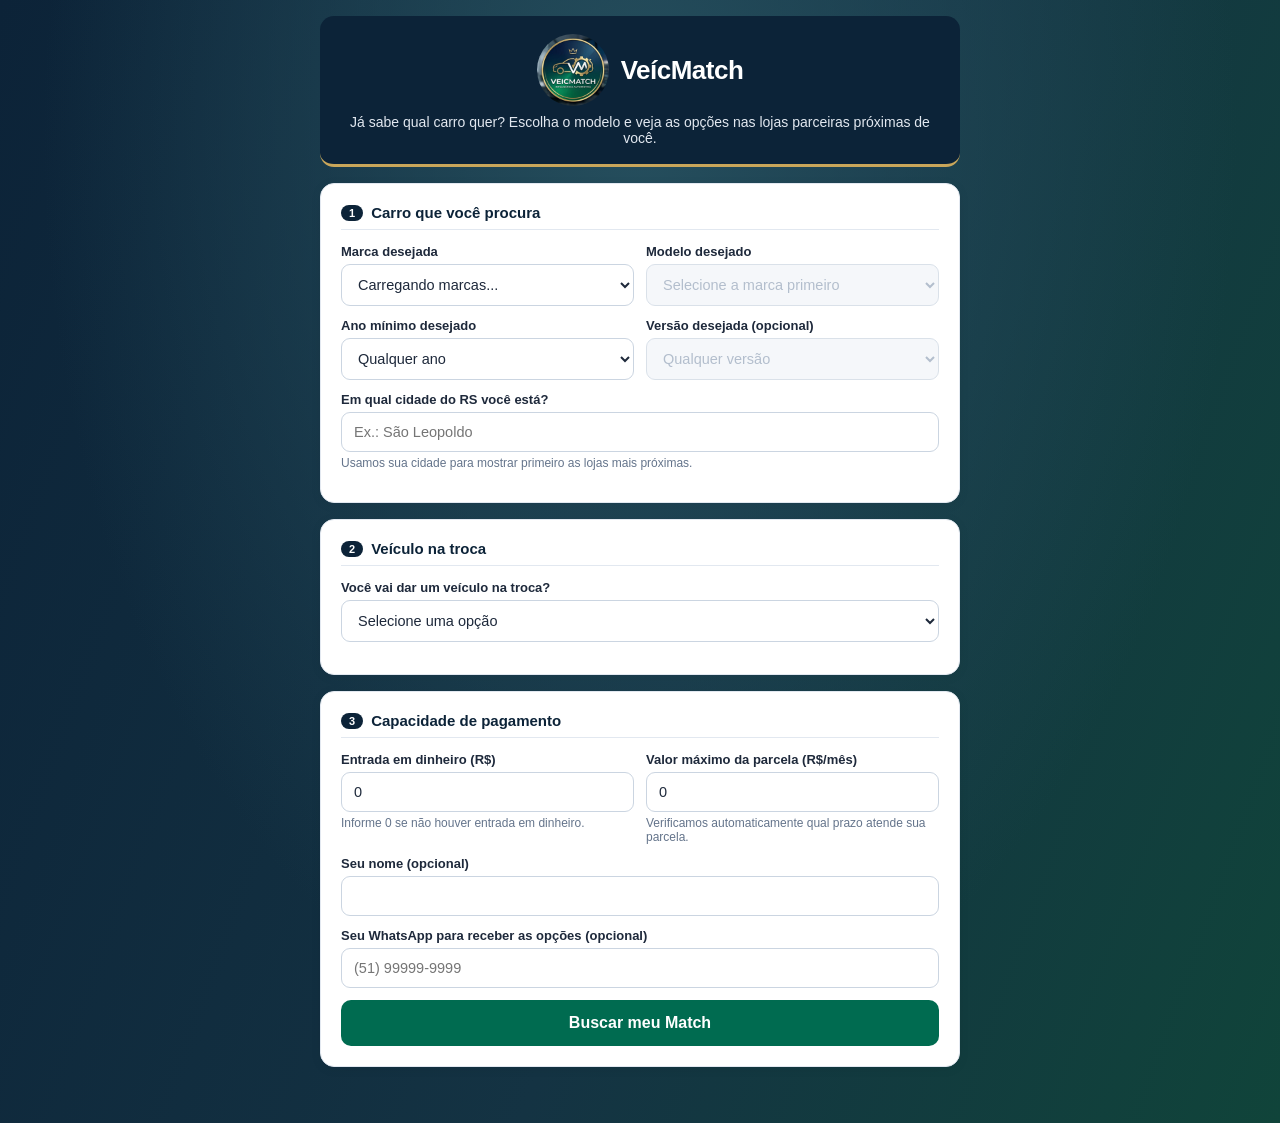
==== index.html @ 4aa66a88 "Atualizar o index.html" ====
<!DOCTYPE html>
<html lang="pt-BR">
<head>
  <meta charset="UTF-8" />
  <meta name="viewport" content="width=device-width, initial-scale=1.0" />
  <title>VeícMatch — Já sei qual carro quero</title>
  <style>
    :root {
      --card: #ffffff;
      --primary: #0c2338;
      --accent: #006b50;
      --accent-hover: #00543f;
      --text: #1e293b;
      --muted: #64748b;
      --border: #cbd5e1;
      --success-bg: #ecfdf5;
      --success-text: #065f46;
      --info-bg: #eff6ff;
      --info-text: #1e40af;
    }

    * { box-sizing: border-box; }

    body {
      font-family: -apple-system, BlinkMacSystemFont, "Segoe UI", Roboto, Arial, sans-serif;
      margin: 0;
      padding: 16px;
      min-height: 100vh;
      background-color: var(--primary);
      background-image:
        radial-gradient(ellipse at 50% 12%, #254e5d, transparent 66%),
        linear-gradient(110deg, var(--primary), #143343 55%, #10443a);
      color: var(--text);
    }

    .container {
      max-width: 640px;
      margin: 0 auto 40px;
    }

    header {
      text-align: center;
      background: var(--primary);
      border-bottom: 3px solid #c9a65a;
      border-radius: 14px;
      padding: 18px 16px;
      margin-bottom: 16px;
    }

    header h1 {
      display: flex;
      align-items: center;
      justify-content: center;
      gap: 12px;
      margin: 0;
      font-size: 26px;
      color: #fff;
      letter-spacing: -0.5px;
    }

    header h1 img {
      flex-shrink: 0;
      border-radius: 50%;
      object-fit: cover;
    }

    header p {
      margin: 8px 0 0;
      font-size: 14px;
      color: #e2e8f0;
    }

    .card {
      background: var(--card);
      border-radius: 14px;
      padding: 20px;
      margin-bottom: 16px;
      box-shadow: 0 2px 12px rgba(15, 23, 42, 0.06);
      border: 1px solid #e2e8f0;
    }

    .section-title {
      font-size: 15px;
      font-weight: 700;
      color: var(--primary);
      margin: 0 0 14px;
      padding-bottom: 8px;
      border-bottom: 1px solid #e2e8f0;
      display: flex;
      align-items: center;
      gap: 8px;
    }

    .sub-title {
      font-size: 13px;
      font-weight: 700;
      color: var(--primary);
      margin: 16px 0 10px;
      text-transform: uppercase;
      letter-spacing: 0.4px;
    }

    .badge {
      background: var(--primary);
      color: #fff;
      font-size: 11px;
      padding: 2px 8px;
      border-radius: 999px;
    }

    .grid-2 {
      display: grid;
      grid-template-columns: 1fr 1fr;
      gap: 12px;
    }

    @media (max-width: 520px) {
      .grid-2 { grid-template-columns: 1fr; }
    }

    .field {
      margin-bottom: 12px;
    }

    label {
      display: block;
      font-size: 13px;
      font-weight: 600;
      margin-bottom: 5px;
      color: var(--text);
    }

    input, select {
      width: 100%;
      padding: 11px 12px;
      border: 1px solid var(--border);
      border-radius: 9px;
      font-size: 14.5px;
      background: #fff;
      color: var(--text);
    }

    select:disabled {
      background: #f1f5f9;
      color: #94a3b8;
      cursor: not-allowed;
    }

    input:focus, select:focus {
      outline: none;
      border-color: var(--accent);
      box-shadow: 0 0 0 3px rgba(0, 107, 80, 0.16);
    }

    .helper {
      font-size: 12px;
      color: var(--muted);
      margin-top: 4px;
    }

    button.btn-primary {
      width: 100%;
      padding: 14px;
      background: var(--accent);
      color: #fff;
      border: none;
      border-radius: 10px;
      font-size: 16px;
      font-weight: 700;
      cursor: pointer;
      transition: background 0.2s;
    }

    button.btn-primary:hover {
      background: var(--accent-hover);
    }

    button.btn-primary:disabled {
      opacity: 0.65;
      cursor: not-allowed;
    }

    .aviso {
      margin-top: 14px;
      padding: 12px;
      border-radius: 9px;
      background: var(--info-bg);
      color: var(--info-text);
      font-size: 12.5px;
      line-height: 1.45;
    }

    #dadosCarroAtual { border: 0; padding: 0; margin: 0; min-inline-size: 0; }

    #resultado { display: none; }

    .summary-box {
      background: var(--success-bg);
      color: var(--success-text);
      padding: 14px;
      border-radius: 10px;
      margin-bottom: 14px;
      font-size: 14px;
      line-height: 1.5;
    }

    .pre-avaliacao {
      border: 1px solid #e2e8f0;
      border-radius: 10px;
      padding: 14px;
      margin-bottom: 14px;
    }

    .pre-avaliacao h3 { margin: 0 0 6px; font-size: 16px; }
    .pre-avaliacao p { margin: 6px 0 0; }
    .pre-avaliacao .faixa-troca { color: var(--primary); font-size: 22px; font-weight: 700; }
    .dados-pagamento { margin-bottom: 14px; }
    .linhas-financeiras { display: grid; gap: 6px; margin: 10px 0 0; }
    #resultado { text-align: center; }
    #resultado .section-title { justify-content: center; }
    .linhas-financeiras div { display: flex; justify-content: center; align-items: baseline; flex-wrap: wrap; gap: 2px 8px; }
    .linhas-financeiras dd { margin: 0; font-weight: 600; }

    .match-item {
      border: 1px solid #e2e8f0;
      border-radius: 10px;
      padding: 14px;
      margin-bottom: 10px;
      background: #fafbfc;
    }

    .match-item h3 {
      margin: 0 0 6px;
      font-size: 15.5px;
      color: var(--primary);
    }

    .match-meta {
      font-size: 13px;
      color: var(--muted);
      margin-bottom: 6px;
    }

    .match-price {
      font-size: 16px;
      font-weight: 700;
      color: var(--accent);
    }

    .btn-whats {
      display: inline-block;
      margin-top: 10px;
      padding: 9px 14px;
      background: #16a34a;
      color: #fff;
      text-decoration: none;
      border-radius: 8px;
      font-size: 13px;
      font-weight: 600;
    }

    .mais-matches {
      margin-top: 12px;
    }

    .mais-matches summary {
      color: var(--accent);
      cursor: pointer;
      font-weight: 600;
      margin-bottom: 10px;
    }

    .btn-ajustar-busca {
      margin: 10px 12px 0 0;
      padding: 8px 0;
      background: transparent;
      border: 0;
      color: var(--accent);
      cursor: pointer;
      font: inherit;
      font-weight: 600;
    }

    .btn-ajustar-busca[hidden] { display: none; }
  </style>
</head>
<body>
  <div class="container">
    <header>
      <h1>
        <img src="[data-uri]" alt="" width="72" height="72" />
        <span>VeícMatch</span>
      </h1>
      <p>Já sabe qual carro quer? Escolha o modelo e veja as opções nas lojas parceiras próximas de você.</p>
    </header>

    <form id="matchForm">
      <!-- BLOCO 1: CARRO DESEJADO -->
      <div class="card">
        <div class="section-title"><span class="badge">1</span> Carro que você procura</div>

        <div class="grid-2">
          <div class="field">
            <label for="desejadoMarca">Marca desejada</label>
            <select id="desejadoMarca" required>
              <option value="">Carregando marcas...</option>
            </select>
          </div>

          <div class="field">
            <label for="desejadoModelo">Modelo desejado</label>
            <select id="desejadoModelo" disabled required>
              <option value="">Selecione a marca primeiro</option>
            </select>
          </div>
        </div>

        <div class="grid-2">
          <div class="field">
            <label for="desejadoAnoMin">Ano mínimo desejado</label>
            <select id="desejadoAnoMin">
              <option value="">Qualquer ano</option>
            </select>
          </div>

          <div class="field">
            <label for="desejadoVersao">Versão desejada (opcional)</label>
            <select id="desejadoVersao" disabled>
              <option value="">Qualquer versão</option>
            </select>
            <button type="button" class="btn-ajustar-busca" id="limparVersao" hidden>Limpar filtro de versão</button>
          </div>
        </div>

        <div class="field">
          <label for="cidadeCliente">Em qual cidade do RS você está?</label>
          <input type="text" id="cidadeCliente" list="municipiosRS" placeholder="Ex.: São Leopoldo" aria-describedby="ajudaCidade" required />
          <datalist id="municipiosRS"></datalist>
          <div class="helper" id="ajudaCidade">Usamos sua cidade para mostrar primeiro as lojas mais próximas.</div>
        </div>

      </div>

      <!-- BLOCO 2: CARRO ATUAL E CHECKLIST COMPLETO -->
      <div class="card">
        <div class="section-title"><span class="badge">2</span> Veículo na troca</div>

        <div class="field">
          <label for="temCarro">Você vai dar um veículo na troca?</label>
          <select id="temCarro" name="temCarro" required>
            <option value="" selected disabled>Selecione uma opção</option>
            <option value="sim">Sim, tenho um carro para troca</option>
            <option value="nao">Não, compra sem carro na troca</option>
          </select>
        </div>

        <fieldset id="dadosCarroAtual" hidden disabled>
          <div class="sub-title">Dados básicos do veículo</div>

          <div class="grid-2">
            <div class="field">
              <label for="atualMarca">Marca</label>
              <select id="atualMarca" required>
                <option value="">Carregando marcas...</option>
              </select>
            </div>

            <div class="field">
              <label for="atualModelo">Modelo base</label>
              <select id="atualModelo" disabled required>
                <option value="">Selecione a marca primeiro</option>
              </select>
            </div>
          </div>

          <div class="grid-2">
            <div class="field">
              <label for="atualAno">Ano do modelo</label>
              <select id="atualAno" disabled required>
                <option value="">Selecione o modelo primeiro</option>
              </select>
            </div>

            <div class="field">
              <label for="atualKm">Quilometragem atual (km)</label>
              <input type="number" id="atualKm" min="0" step="1000" placeholder="Ex.: 65000" required />
            </div>
          </div>

          <div class="field">
            <label for="atualVersao">Versão oficial FIPE</label>
            <select id="atualVersao" disabled required>
              <option value="">Selecione o ano primeiro</option>
            </select>
          </div>

          <div class="sub-title">Checklist de integridade e procedência</div>

          <div class="grid-2">
            <div class="field">
              <label for="estadoLataria">Lataria e pintura</label>
              <select id="estadoLataria" required>
                <option value="sem_avarias" selected>Sem avarias</option>
                <option value="pequenos_detalhes">Pequenos detalhes / retoques</option>
                <option value="avarias_funilaria">Com avarias / funilaria</option>
              </select>
            </div>

            <div class="field">
              <label for="estadoPneus">Pneus</label>
              <select id="estadoPneus" required>
                <option value="bons" selected>Bons</option>
                <option value="meia_vida">Meia vida</option>
                <option value="precisando_trocar">Precisando trocar</option>
              </select>
            </div>
          </div>

          <div class="grid-2">
            <div class="field">
              <label for="estadoEstofados">Estofados e interior</label>
              <select id="estadoEstofados" required>
                <option value="sem_avarias" selected>Sem avarias</option>
                <option value="desgaste_leve">Desgaste leve de uso</option>
                <option value="avarias_manchas">Avarias, rasgos ou manchas</option>
              </select>
            </div>

            <div class="field">
              <label for="estadoEletrica">Elétrica e acessórios</label>
              <select id="estadoEletrica" required>
                <option value="sem_avarias" selected>Sem avarias</option>
                <option value="pendencia_leve">Pendência leve</option>
                <option value="defeito_relevante">Defeito relevante</option>
              </select>
            </div>
          </div>

          <div class="grid-2">
            <div class="field">
              <label for="estadoMecanica">Motor e câmbio</label>
              <select id="estadoMecanica" required>
                <option value="sem_avarias" selected>Sem avarias</option>
                <option value="atencao_preventiva">Atenção preventiva / revisão</option>
                <option value="reparo_corretivo">Necessita reparo corretivo</option>
              </select>
            </div>

            <div class="field">
              <label for="estadoManualRevisoes">Manual, chave cópia e revisões</label>
              <select id="estadoManualRevisoes" required>
                <option value="completo" selected>Completo</option>
                <option value="parcial">Parcial</option>
                <option value="sem_itens">Sem manual / chave cópia</option>
              </select>
            </div>
          </div>

          <div class="field">
            <label for="historicoSinistro">Histórico de leilão ou sinistro</label>
            <select id="historicoSinistro" required>
              <option value="sem_apontamento" selected>Sem apontamento</option>
              <option value="sinistro_recuperado">Sinistro / passagem por seguradora</option>
              <option value="leilao_monta">Leilão / média ou grande monta</option>
            </select>
          </div>

          <div class="sub-title">Quitação, IPVA, licenciamento e multas</div>

          <div class="grid-2">
            <div class="field">
              <label for="situacaoQuitacao">O carro está quitado ou financiado?</label>
              <select id="situacaoQuitacao" required>
                <option value="quitado" selected>Quitado</option>
                <option value="financiado">Financiado (possui saldo devedor)</option>
              </select>
            </div>

            <div class="field" id="campoSaldoDevedor" style="display: none;">
              <label for="saldoDevedor">Quanto falta para quitar hoje? (R$)</label>
              <input type="number" id="saldoDevedor" min="0" step="100" value="0" placeholder="Ex.: 18500" />
            </div>
          </div>

          <div class="field">
            <label for="valorDebitosDoc">IPVA, licenciamento e multas pendentes (R$)</label>
            <input type="number" id="valorDebitosDoc" min="0" step="50" value="0" placeholder="0 se tudo estiver pago" />
            <div class="helper">Some IPVA em aberto/parcelas, licenciamento e multas caso existam.</div>
          </div>
        </fieldset>
      </div>

      <!-- BLOCO 3: CONDIÇÃO FINANCEIRA -->
      <div class="card">
        <div class="section-title"><span class="badge">3</span> Capacidade de pagamento</div>

        <div class="grid-2">
          <div class="field">
            <label for="entradaExtra">Entrada em dinheiro (R$)</label>
            <input type="number" id="entradaExtra" min="0" step="500" value="0" placeholder="Ex.: 10000" />
            <div class="helper">Informe 0 se não houver entrada em dinheiro.</div>
          </div>

          <div class="field">
            <label for="parcelaMax">Valor máximo da parcela (R$/mês)</label>
            <input type="number" id="parcelaMax" min="0" step="50" value="0" placeholder="Ex.: 1300" />
            <div class="helper">Verificamos automaticamente qual prazo atende sua parcela.</div>
          </div>
        </div>

        <div class="field">
          <label for="nomeCliente">Seu nome (opcional)</label>
          <input type="text" id="nomeCliente" autocomplete="name" maxlength="120" />
        </div>

        <div class="field">
          <label for="whatsappCliente">Seu WhatsApp para receber as opções (opcional)</label>
          <input type="tel" id="whatsappCliente" placeholder="(51) 99999-9999" />
        </div>

        <button type="submit" class="btn-primary" id="btnBuscar">Buscar meu Match</button>

      </div>
    </form>

    <div class="card" id="resultado">
      <div class="section-title">Resultado da sua simulação</div>
      <div id="resumoSimulacao"></div>
      <div class="summary-box" id="resumoFinanceiro"></div>
      <div id="listaMatches"></div>
      <button type="button" class="btn-ajustar-busca" id="refazerSimulacao">Refazer simulação</button>
    </div>
  </div>

  <script>
    // Coordenadas das sedes municipais do RS — IBGE, serviço cartográfico do Estado do RS.
    // https://zee.rs.gov.br/server/rest/services/1_RSAGUAS/Mapa_basico_SIGRSAGUA/FeatureServer/1
    const SEDES_MUNICIPAIS_RS = [
      ["Aceguá", -31.86742, -54.16383],
      ["Água Santa", -28.17795, -52.03516],
      ["Agudo", -29.64494, -53.24],
      ["Ajuricaba", -28.23894, -53.771],
      ["Alecrim", -27.65492, -54.76402],
      ["Alegrete", -29.78292, -55.79199],
      ["Alegria", -27.83284, -54.05758],
      ["Almirante Tamandaré do Sul", -28.11432, -52.91379],
      ["Alpestre", -27.25069, -53.03532],
      ["Alto Alegre", -28.77294, -52.99],
      ["Alto Feliz", -29.38017, -51.31358],
      ["Alvorada", -29.99756, -51.0778],
      ["Amaral Ferrador", -30.87492, -52.25304],
      ["Ametista do Sul", -27.36085, -53.18459],
      ["André da Rocha", -28.63174, -51.57175],
      ["Anta Gorda", -28.96928, -52.00906],
      ["Antônio Prado", -28.85368, -51.28124],
      ["Arambaré", -30.91663, -51.50291],
      ["Araricá", -29.61393, -50.92499],
      ["Aratiba", -27.39485, -52.30225],
      ["Arroio do Meio", -29.40094, -51.945],
      ["Arroio do Padre", -31.44257, -52.42228],
      ["Arroio do Sal", -29.55088, -49.88912],
      ["Arroio do Tigre", -29.33356, -53.08643],
      ["Arroio dos Ratos", -30.07694, -51.72902],
      ["Arroio Grande", -32.23791, -53.08703],
      ["Arvorezinha", -28.8715, -52.18075],
      ["Augusto Pestana", -28.51438, -53.99263],
      ["Áurea", -27.69671, -52.05431],
      ["Bagé", -31.33091, -54.10703],
      ["Balneário Pinhal", -30.24696, -50.23303],
      ["Barão", -29.37633, -51.49939],
      ["Barão de Cotegipe", -27.62276, -52.37859],
      ["Barão do Triunfo", -30.39031, -51.73778],
      ["Barra do Guarita", -27.19054, -53.712],
      ["Barra do Quaraí", -30.20691, -57.55498],
      ["Barra do Ribeiro", -30.29655, -51.30517],
      ["Barra do Rio Azul", -27.40896, -52.41363],
      ["Barra Funda", -27.92291, -53.03771],
      ["Barracão", -27.67648, -51.45737],
      ["Barros Cassal", -29.09294, -52.583],
      ["Benjamin Constant do Sul", -27.50852, -52.60222],
      ["Bento Gonçalves", -29.15516, -51.52433],
      ["Boa Vista das Missões", -27.66277, -53.31525],
      ["Boa Vista do Buricá", -27.66893, -54.10998],
      ["Boa Vista do Cadeado", -28.57798, -53.81329],
      ["Boa Vista do Incra", -28.81865, -53.38664],
      ["Boa Vista do Sul", -29.34947, -51.67647],
      ["Bom Jesus", -28.67184, -50.43362],
      ["Bom Princípio", -29.47954, -51.35346],
      ["Bom Progresso", -27.55037, -53.86528],
      ["Bom Retiro do Sul", -29.59715, -51.93752],
      ["Boqueirão do Leão", -29.30112, -52.42998],
      ["Bossoroca", -28.72993, -54.89999],
      ["Bozano", -28.36794, -53.77069],
      ["Braga", -27.61754, -53.74005],
      ["Brochier", -29.55271, -51.59639],
      ["Butiá", -30.11994, -51.96202],
      ["Caçapava do Sul", -30.51192, -53.49102],
      ["Cacequi", -29.88388, -54.82497],
      ["Cachoeira do Sul", -30.03894, -52.894],
      ["Cachoeirinha", -29.93242, -51.07709],
      ["Cacique Doble", -27.76901, -51.66679],
      ["Caibaté", -28.28794, -54.638],
      ["Caiçara", -27.27705, -53.43096],
      ["Camaquã", -30.85523, -51.80913],
      ["Camargo", -28.58788, -52.20392],
      ["Cambará do Sul", -29.04782, -50.14495],
      ["Campestre da Serra", -28.79634, -51.09512],
      ["Campina das Missões", -27.98892, -54.83897],
      ["Campinas do Sul", -27.71751, -52.62462],
      ["Campo Bom", -29.68109, -51.05284],
      ["Campo Novo", -27.67658, -53.80664],
      ["Campos Borges", -28.88594, -52.999],
      ["Candelária", -29.66894, -52.789],
      ["Cândido Godói", -27.95197, -54.75207],
      ["Candiota", -31.55783, -53.67302],
      ["Canela", -29.36598, -50.81596],
      ["Canguçu", -31.39486, -52.67604],
      ["Canoas", -29.91569, -51.18212],
      ["Canudos do Vale", -29.32307, -52.23772],
      ["Capão Bonito do Sul", -28.12915, -51.39638],
      ["Capão da Canoa", -29.7609, -50.03006],
      ["Capão do Cipó", -28.91956, -54.55619],
      ["Capão do Leão", -31.76853, -52.50191],
      ["Capela de Santana", -29.69197, -51.31812],
      ["Capitão", -29.26895, -51.989],
      ["Capivari do Sul", -30.14495, -50.51503],
      ["Caraá", -29.78989, -50.4351],
      ["Carazinho", -28.28394, -52.786],
      ["Carlos Barbosa", -29.29795, -51.504],
      ["Carlos Gomes", -27.71612, -51.91213],
      ["Casca", -28.56576, -51.97712],
      ["Caseiros", -28.27121, -51.69067],
      ["Catuípe", -28.24994, -54.012],
      ["Caxias do Sul", -29.14902, -51.18584],
      ["Centenário", -27.76084, -52.00098],
      ["Cerrito", -31.85324, -52.81207],
      ["Cerro Branco", -29.65413, -52.9367],
      ["Cerro Grande", -27.6086, -53.1655],
      ["Cerro Grande do Sul", -30.59669, -51.75076],
      ["Cerro Largo", -28.14894, -54.738],
      ["Chapada", -28.05494, -53.068],
      ["Charqueadas", -29.96827, -51.63203],
      ["Charrua", -27.95448, -52.01579],
      ["Chiapetta", -27.92041, -53.94107],
      ["Chuí", -33.69091, -53.45702],
      ["Chuvisca", -30.75766, -51.97885],
      ["Cidreira", -30.16808, -50.20198],
      ["Ciríaco", -28.34377, -51.87482],
      ["Colinas", -29.38578, -51.86875],
      ["Colorado", -28.52394, -52.994],
      ["Condor", -28.20794, -53.487],
      ["Constantina", -27.73316, -52.99399],
      ["Coqueiro Baixo", -29.17829, -52.0927],
      ["Coqueiros do Sul", -28.11894, -52.783],
      ["Coronel Barros", -28.38294, -54.066],
      ["Coronel Bicaco", -27.71696, -53.70799],
      ["Coronel Pilar", -29.27172, -51.68328],
      ["Cotiporã", -28.99402, -51.69697],
      ["Coxilha", -28.127, -52.29681],
      ["Crissiumal", -27.49994, -54.10096],
      ["Cristal", -31.00292, -52.04999],
      ["Cristal do Sul", -27.45521, -53.24827],
      ["Cruz Alta", -28.63894, -53.606],
      ["Cruzaltense", -27.66726, -52.6488],
      ["Cruzeiro do Sul", -29.51294, -51.985],
      ["David Canabarro", -28.38847, -51.847],
      ["Derrubadas", -27.26536, -53.86174],
      ["Dezesseis de Novembro", -28.22511, -55.04831],
      ["Dilermando de Aguiar", -29.70581, -54.20801],
      ["Dois Irmãos", -29.58245, -51.0963],
      ["Dois Irmãos das Missões", -27.65773, -53.53176],
      ["Dois Lajeados", -28.98583, -51.83752],
      ["Dom Feliciano", -30.7055, -52.1075],
      ["Dom Pedrito", -30.9829, -54.67302],
      ["Dom Pedro de Alcântara", -29.36946, -49.84978],
      ["Dona Francisca", -29.62194, -53.357],
      ["Doutor Maurício Cardoso", -27.50586, -54.36106],
      ["Doutor Ricardo", -29.08595, -51.992],
      ["Eldorado do Sul", -29.99924, -51.31044],
      ["Encantado", -29.23884, -51.87376],
      ["Encruzilhada do Sul", -30.54393, -52.52202],
      ["Engenho Velho", -27.70851, -52.91222],
      ["Entre Rios do Sul", -27.53074, -52.73113],
      ["Entre-Ijuís", -28.35994, -54.268],
      ["Erebango", -27.85428, -52.30358],
      ["Erechim", -27.64282, -52.27077],
      ["Ernestina", -28.49894, -52.573],
      ["Erval Grande", -27.39214, -52.56933],
      ["Erval Seco", -27.54982, -53.50831],
      ["Esmeralda", -28.05699, -51.18944],
      ["Esperança do Sul", -27.36354, -53.98898],
      ["Espumoso", -28.72494, -52.85],
      ["Estação", -27.91383, -52.2598],
      ["Estância Velha", -29.65427, -51.17221],
      ["Esteio", -29.85089, -51.17964],
      ["Estrela", -29.48877, -51.95317],
      ["Estrela Velha", -29.17694, -53.159],
      ["Eugênio de Castro", -28.52494, -54.149],
      ["Fagundes Varela", -28.88196, -51.70248],
      ["Farroupilha", -29.22113, -51.33191],
      ["Faxinal do Soturno", -29.57494, -53.445],
      ["Faxinalzinho", -27.42384, -52.67357],
      ["Fazenda Vilanova", -29.59085, -51.82381],
      ["Feliz", -29.45095, -51.306],
      ["Flores da Cunha", -29.02885, -51.18166],
      ["Floriano Peixoto", -27.8605, -52.08483],
      ["Fontoura Xavier", -28.98296, -52.35021],
      ["Formigueiro", -30.00133, -53.50296],
      ["Forquetinha", -29.38181, -52.09126],
      ["Fortaleza dos Valos", -28.79694, -53.223],
      ["Frederico Westphalen", -27.35825, -53.39506],
      ["Garibaldi", -29.25673, -51.52042],
      ["Garruchos", -28.18393, -55.63899],
      ["Gaurama", -27.58761, -52.10242],
      ["General Câmara", -29.90494, -51.76001],
      ["Gentil", -28.43259, -52.03533],
      ["Getúlio Vargas", -27.88863, -52.22987],
      ["Giruá", -28.02794, -54.35],
      ["Glorinha", -29.88022, -50.78322],
      ["Gramado", -29.37896, -50.87406],
      ["Gramado dos Loureiros", -27.44423, -52.91822],
      ["Gramado Xavier", -29.26794, -52.579],
      ["Gravataí", -29.93614, -51.01674],
      ["Guabiju", -28.53946, -51.69089],
      ["Guaíba", -30.11394, -51.32502],
      ["Guaporé", -28.84844, -51.88917],
      ["Guarani das Missões", -28.14094, -54.558],
      ["Harmonia", -29.55117, -51.42026],
      ["Herval", -32.02391, -53.39603],
      ["Herveiras", -29.4543, -52.65054],
      ["Horizontina", -27.62592, -54.30805],
      ["Hulha Negra", -31.40393, -53.86913],
      ["Humaitá", -27.56545, -53.96746],
      ["Ibarama", -29.42092, -53.13287],
      ["Ibiaçá", -28.05708, -51.85725],
      ["Ibiraiaras", -28.37003, -51.63692],
      ["Ibirapuitã", -28.62394, -52.511],
      ["Ibirubá", -28.62794, -53.09],
      ["Igrejinha", -29.57396, -50.79009],
      ["Ijuí", -28.38794, -53.915],
      ["Ilópolis", -28.92779, -52.12559],
      ["Imbé", -29.97496, -50.1281],
      ["Imigrante", -29.35495, -51.777],
      ["Independência", -27.85071, -54.19101],
      ["Inhacorá", -27.88301, -54.01697],
      ["Ipê", -28.81975, -51.28121],
      ["Ipiranga do Sul", -27.93717, -52.4254],
      ["Iraí", -27.19269, -53.25666],
      ["Itaara", -29.60994, -53.765],
      ["Itacurubi", -28.79835, -55.23582],
      ["Itapuca", -28.78048, -52.17276],
      ["Itaqui", -29.12492, -56.55298],
      ["Itati", -29.48889, -50.10507],
      ["Itatiba do Sul", -27.38516, -52.45582],
      ["Ivorá", -29.51995, -53.581],
      ["Ivoti", -29.61077, -51.16356],
      ["Jaboticaba", -27.63286, -53.27836],
      ["Jacuizinho", -29.03382, -53.05947],
      ["Jacutinga", -27.72922, -52.53653],
      ["Jaguarão", -32.56591, -53.37603],
      ["Jaguari", -29.49693, -54.68999],
      ["Jaquirana", -28.88389, -50.35829],
      ["Jari", -29.28982, -54.22161],
      ["Jóia", -28.64694, -54.122],
      ["Júlio de Castilhos", -29.22695, -53.682],
      ["Lagoa Bonita do Sul", -29.48925, -53.01396],
      ["Lagoa dos Três Cantos", -28.57094, -52.858],
      ["Lagoa Vermelha", -28.21221, -51.52308],
      ["Lagoão", -29.2231, -52.77204],
      ["Lajeado", -29.457, -51.96855],
      ["Lajeado do Bugre", -27.68999, -53.18222],
      ["Lavras do Sul", -30.81291, -53.89502],
      ["Liberato Salzano", -27.59994, -53.07277],
      ["Lindolfo Collor", -29.59695, -51.20901],
      ["Linha Nova", -29.46795, -51.201],
      ["Maçambará", -29.14721, -56.06367],
      ["Machadinho", -27.5677, -51.66868],
      ["Mampituba", -29.21089, -49.9351],
      ["Manoel Viana", -29.58893, -55.48299],
      ["Maquiné", -29.67499, -50.20695],
      ["Maratá", -29.5496, -51.55577],
      ["Marau", -28.44196, -52.20619],
      ["Marcelino Ramos", -27.46424, -51.90894],
      ["Mariana Pimentel", -30.35293, -51.58303],
      ["Mariano Moro", -27.3542, -52.14799],
      ["Marques de Souza", -29.32979, -52.09761],
      ["Mata", -29.56604, -54.4599],
      ["Mato Castelhano", -28.2765, -52.19658],
      ["Mato Leitão", -29.52394, -52.129],
      ["Mato Queimado", -28.25616, -54.61633],
      ["Maximiliano de Almeida", -27.6326, -51.80173],
      ["Minas do Leão", -30.12694, -52.04802],
      ["Miraguaí", -27.49656, -53.68627],
      ["Montauri", -28.65394, -52.07718],
      ["Monte Alegre dos Campos", -28.68303, -50.78312],
      ["Monte Belo do Sul", -29.16316, -51.63397],
      ["Montenegro", -29.6872, -51.46041],
      ["Mormaço", -28.69194, -52.692],
      ["Morrinhos do Sul", -29.36498, -49.93498],
      ["Morro Redondo", -31.58793, -52.63303],
      ["Morro Reuter", -29.53796, -51.08101],
      ["Mostardas", -31.10694, -50.92103],
      ["Muçum", -29.16676, -51.87478],
      ["Muitos Capões", -28.31734, -51.18463],
      ["Muliterno", -28.33006, -51.76952],
      ["Não-Me-Toque", -28.45894, -52.821],
      ["Nicolau Vergueiro", -28.53608, -52.46256],
      ["Nonoai", -27.36532, -52.77313],
      ["Nova Alvorada", -28.67469, -52.16689],
      ["Nova Araçá", -28.65937, -51.75946],
      ["Nova Bassano", -28.73335, -51.70198],
      ["Nova Boa Vista", -27.99322, -52.98027],
      ["Nova Bréscia", -29.21395, -52.028],
      ["Nova Candelária", -27.60688, -54.10693],
      ["Nova Esperança do Sul", -29.40993, -54.82898],
      ["Nova Hartz", -29.5829, -50.90204],
      ["Nova Pádua", -29.02896, -51.30699],
      ["Nova Palma", -29.47195, -53.469],
      ["Nova Petrópolis", -29.36293, -51.08657],
      ["Nova Prata", -28.78245, -51.61002],
      ["Nova Ramada", -28.06394, -53.697],
      ["Nova Roma do Sul", -28.98915, -51.40849],
      ["Nova Santa Rita", -29.85052, -51.27602],
      ["Novo Barreiro", -27.90757, -53.11308],
      ["Novo Cabrais", -29.73494, -52.948],
      ["Novo Hamburgo", -29.68496, -51.14116],
      ["Novo Machado", -27.57393, -54.50498],
      ["Novo Tiradentes", -27.56294, -53.18323],
      ["Novo Xingu", -27.74787, -53.06056],
      ["Osório", -29.88687, -50.27006],
      ["Paim Filho", -27.70905, -51.76158],
      ["Palmares do Sul", -30.25795, -50.51003],
      ["Palmeira das Missões", -27.8992, -53.31048],
      ["Palmitinho", -27.35255, -53.55715],
      ["Panambi", -28.29294, -53.502],
      ["Pantano Grande", -30.19093, -52.37402],
      ["Paraí", -28.59369, -51.78761],
      ["Paraíso do Sul", -29.73042, -53.17938],
      ["Pareci Novo", -29.63985, -51.40091],
      ["Parobé", -29.62899, -50.83497],
      ["Passa Sete", -29.44737, -52.96532],
      ["Passo do Sobrado", -29.74794, -52.275],
      ["Passo Fundo", -28.25956, -52.40695],
      ["Paulo Bento", -27.70284, -52.42261],
      ["Paverama", -29.55597, -51.73599],
      ["Pedras Altas", -31.73279, -53.58389],
      ["Pedro Osório", -31.86636, -52.82301],
      ["Pejuçara", -28.42294, -53.656],
      ["Pelotas", -31.77152, -52.34384],
      ["Picada Café", -29.45317, -51.13398],
      ["Pinhal", -27.51289, -53.21589],
      ["Pinhal da Serra", -27.87511, -51.17003],
      ["Pinhal Grande", -29.33681, -53.34087],
      ["Pinheirinho do Vale", -27.21166, -53.61659],
      ["Pinheiro Machado", -31.57794, -53.38113],
      ["Pinto Bandeira", -29.09718, -51.45055],
      ["Pirapó", -28.04494, -55.19899],
      ["Piratini", -31.44786, -53.10408],
      ["Planalto", -27.3341, -53.05613],
      ["Poço das Antas", -29.44995, -51.671],
      ["Pontão", -28.05894, -52.677],
      ["Ponte Preta", -27.65838, -52.49019],
      ["Portão", -29.69819, -51.23683],
      ["Porto Alegre", -30.0378, -51.22705],
      ["Porto Lucena", -27.85594, -55.01614],
      ["Porto Mauá", -27.57498, -54.66803],
      ["Porto Vera Cruz", -27.73597, -54.90095],
      ["Porto Xavier", -27.90594, -55.13799],
      ["Pouso Novo", -29.17095, -52.208],
      ["Presidente Lucena", -29.51704, -51.1774],
      ["Progresso", -29.24298, -52.31123],
      ["Protásio Alves", -28.75875, -51.47396],
      ["Putinga", -29.00101, -52.15664],
      ["Quaraí", -30.38789, -56.45101],
      ["Quatro Irmãos", -27.82251, -52.44291],
      ["Quevedos", -29.35295, -54.07197],
      ["Quinze de Novembro", -28.74194, -53.095],
      ["Redentora", -27.66222, -53.64019],
      ["Relvado", -29.11205, -52.06137],
      ["Restinga Seca", -29.81294, -53.375],
      ["Rio dos Índios", -27.29979, -52.84069],
      ["Rio Grande", -32.05701, -52.14917],
      ["Rio Pardo", -29.98966, -52.37806],
      ["Riozinho", -29.64093, -50.45306],
      ["Roca Sales", -29.2894, -51.87088],
      ["Rodeio Bonito", -27.47324, -53.17014],
      ["Rolador", -28.25638, -54.81747],
      ["Rolante", -29.65097, -50.57615],
      ["Ronda Alta", -27.78114, -52.80783],
      ["Rondinha", -27.82697, -52.90736],
      ["Roque Gonzales", -28.13094, -55.02599],
      ["Rosário do Sul", -30.25791, -54.91401],
      ["Sagrada Família", -27.70589, -53.13541],
      ["Saldanha Marinho", -28.39287, -53.09554],
      ["Salto do Jacuí", -29.08794, -53.213],
      ["Salvador das Missões", -28.12594, -54.835],
      ["Salvador do Sul", -29.44188, -51.51154],
      ["Sananduva", -27.95083, -51.81029],
      ["Sant'Ana do Livramento", -30.89089, -55.53302],
      ["Santa Bárbara do Sul", -28.35794, -53.247],
      ["Santa Cecília do Sul", -28.16381, -51.92983],
      ["Santa Clara do Sul", -29.46894, -52.088],
      ["Santa Cruz do Sul", -29.71794, -52.426],
      ["Santa Margarida do Sul", -30.33957, -54.07974],
      ["Santa Maria", -29.68394, -53.807],
      ["Santa Maria do Herval", -29.49797, -50.99305],
      ["Santa Rosa", -27.87091, -54.48102],
      ["Santa Tereza", -29.1705, -51.73423],
      ["Santa Vitória do Palmar", -33.51891, -53.36802],
      ["Santana da Boa Vista", -30.87192, -53.11502],
      ["Santiago", -29.19178, -54.86704],
      ["Santo Ângelo", -28.29894, -54.263],
      ["Santo Antônio da Patrulha", -29.81791, -50.52006],
      ["Santo Antônio das Missões", -28.51094, -55.22799],
      ["Santo Antônio do Palma", -28.49342, -52.02512],
      ["Santo Antônio do Planalto", -28.39594, -52.691],
      ["Santo Augusto", -27.84972, -53.77796],
      ["Santo Cristo", -27.82392, -54.66298],
      ["Santo Expedito do Sul", -27.90912, -51.64255],
      ["São Borja", -28.66093, -56.00398],
      ["São Domingos do Sul", -28.53056, -51.88923],
      ["São Francisco de Assis", -29.54994, -55.131],
      ["São Francisco de Paula", -29.44791, -50.584],
      ["São Gabriel", -30.33592, -54.32001],
      ["São Jerônimo", -29.96454, -51.72119],
      ["São João da Urtiga", -27.81716, -51.82999],
      ["São João do Polêsine", -29.61394, -53.446],
      ["São Jorge", -28.5002, -51.7046],
      ["São José das Missões", -27.77848, -53.11969],
      ["São José do Herval", -29.04395, -52.296],
      ["São José do Hortêncio", -29.52469, -51.24858],
      ["São José do Inhacorá", -27.72489, -54.129],
      ["São José do Norte", -32.01492, -52.04204],
      ["São José do Ouro", -27.77367, -51.59474],
      ["São José do Sul", -29.54226, -51.4879],
      ["São José dos Ausentes", -28.74838, -50.06487],
      ["São Leopoldo", -29.76073, -51.15167],
      ["São Lourenço do Sul", -31.36499, -51.97792],
      ["São Luiz Gonzaga", -28.40794, -54.961],
      ["São Marcos", -28.96783, -51.06978],
      ["São Martinho", -27.70867, -53.96563],
      ["São Martinho da Serra", -29.53794, -53.855],
      ["São Miguel das Missões", -28.55142, -54.55387],
      ["São Nicolau", -28.18294, -55.26699],
      ["São Paulo das Missões", -28.02094, -54.93599],
      ["São Pedro da Serra", -29.42043, -51.51075],
      ["São Pedro das Missões", -27.77125, -53.24737],
      ["São Pedro do Butiá", -28.12394, -54.887],
      ["São Pedro do Sul", -29.62087, -54.1791],
      ["São Sebastião do Caí", -29.57173, -51.35909],
      ["São Sepé", -30.16093, -53.56501],
      ["São Valentim", -27.56049, -52.52516],
      ["São Valentim do Sul", -29.04695, -51.765],
      ["São Valério do Sul", -27.78855, -53.93602],
      ["São Vendelino", -29.38362, -51.36871],
      ["São Vicente do Sul", -29.69185, -54.67902],
      ["Sapiranga", -29.63801, -51.00696],
      ["Sapucaia do Sul", -29.82233, -51.14742],
      ["Sarandi", -27.94268, -52.92146],
      ["Seberi", -27.48368, -53.39932],
      ["Sede Nova", -27.63412, -53.95037],
      ["Segredo", -29.34355, -52.97998],
      ["Selbach", -28.62894, -52.953],
      ["Senador Salgado Filho", -28.028, -54.54477],
      ["Sentinela do Sul", -30.61315, -51.57939],
      ["Serafina Corrêa", -28.71398, -51.93116],
      ["Sério", -29.38294, -52.269],
      ["Sertão", -27.98441, -52.25816],
      ["Sertão Santana", -30.4642, -51.60776],
      ["Sete de Setembro", -28.13094, -54.463],
      ["Severiano de Almeida", -27.43225, -52.11591],
      ["Silveira Martins", -29.64194, -53.586],
      ["Sinimbu", -29.53894, -52.522],
      ["Sobradinho", -29.41598, -53.0291],
      ["Soledade", -28.82202, -52.49358],
      ["Tabaí", -29.68951, -51.72047],
      ["Tapejara", -28.06711, -52.01053],
      ["Tapera", -28.62594, -52.87],
      ["Tapes", -30.67498, -51.40092],
      ["Taquara", -29.65085, -50.78102],
      ["Taquari", -29.79994, -51.864],
      ["Taquaruçu do Sul", -27.40101, -53.46851],
      ["Tavares", -31.28907, -51.09171],
      ["Tenente Portela", -27.37057, -53.75724],
      ["Terra de Areia", -29.58487, -50.07103],
      ["Teutônia", -29.44795, -51.806],
      ["Tio Hugo", -28.5794, -52.5992],
      ["Tiradentes do Sul", -27.39795, -54.084],
      ["Toropi", -29.47786, -54.22796],
      ["Torres", -29.33589, -49.73043],
      ["Tramandaí", -29.98493, -50.13397],
      ["Travesseiro", -29.29684, -52.05701],
      ["Três Arroios", -27.49965, -52.14789],
      ["Três Cachoeiras", -29.45595, -49.92399],
      ["Três Coroas", -29.51697, -50.77796],
      ["Três de Maio", -27.77311, -54.23998],
      ["Três Forquilhas", -29.53696, -50.06448],
      ["Três Palmeiras", -27.61646, -52.84198],
      ["Três Passos", -27.45482, -53.9321],
      ["Trindade do Sul", -27.52155, -52.89678],
      ["Triunfo", -29.94294, -51.71801],
      ["Tucunduva", -27.65693, -54.44001],
      ["Tunas", -29.10294, -52.956],
      ["Tupanci do Sul", -27.92362, -51.53829],
      ["Tupanciretã", -29.08094, -53.836],
      ["Tupandi", -29.4921, -51.41546],
      ["Tuparendi", -27.75597, -54.48202],
      ["Turuçu", -31.42191, -52.17804],
      ["Ubiretama", -28.04594, -54.681],
      ["União da Serra", -28.75292, -52.01529],
      ["Unistalda", -29.04687, -55.14997],
      ["Uruguaiana", -29.75491, -57.08797],
      ["Vacaria", -28.50821, -50.93986],
      ["Vale do Sol", -29.60379, -52.68634],
      ["Vale Real", -29.39817, -51.25342],
      ["Vale Verde", -29.78694, -52.184],
      ["Vanini", -28.47413, -51.84512],
      ["Venâncio Aires", -29.60594, -52.192],
      ["Vera Cruz", -29.71494, -52.506],
      ["Veranópolis", -28.93512, -51.54838],
      ["Vespasiano Corrêa", -29.06795, -51.859],
      ["Viadutos", -27.57107, -52.02095],
      ["Viamão", -30.08095, -51.02302],
      ["Vicente Dutra", -27.16762, -53.4047],
      ["Victor Graeff", -28.55994, -52.748],
      ["Vila Flores", -28.86187, -51.55118],
      ["Vila Lângaro", -28.10706, -52.14596],
      ["Vila Maria", -28.5328, -52.15247],
      ["Vila Nova do Sul", -30.34392, -53.88301],
      ["Vista Alegre", -27.36989, -53.49141],
      ["Vista Alegre do Prata", -28.80942, -51.78621],
      ["Vista Gaúcha", -27.29024, -53.70231],
      ["Vitória das Missões", -28.35094, -54.496],
      ["Westfália", -29.41994, -51.76567],
      ["Xangri-lá", -29.80099, -50.04388],
    ];

    const APPS_SCRIPT_URL = "https://script.google.com/macros/s/AKfycbxnLLJ5Sbg__atv4CnbwXXyAf9iRmi0xs0WinKucyHTEw5kn6USDa4EwQvdnL3bf7a2/exec";
    const SEU_WHATSAPP = "5551996862383";

    async function consultarCatalogo(params) {
      const qs = new URLSearchParams(params).toString();
      const res = await fetch(`${APPS_SCRIPT_URL}?${qs}`);
      const json = await res.json();
      return json.dados || [];
    }

    function preencherSelect(selectEl, itens, placeholder, manterVazio = false) {
      selectEl.innerHTML = "";
      const opt0 = document.createElement("option");
      opt0.value = "";
      opt0.textContent = placeholder;
      opt0.defaultSelected = true;
      selectEl.appendChild(opt0);

      itens.forEach((item) => {
        const opt = document.createElement("option");
        if (typeof item === "object") {
          opt.value = item.valor ?? item.versao;
          opt.textContent = item.rotulo ?? item.versao;
        } else {
          opt.value = item;
          opt.textContent = item;
        }
        selectEl.appendChild(opt);
      });
      selectEl.disabled = itens.length === 0 && !manterVazio;
      if (selectEl.id === "desejadoVersao") atualizarLimparVersao();
    }

    function atualizarLimparVersao() {
      const versao = document.getElementById("desejadoVersao");
      document.getElementById("limparVersao").hidden = !versao.value || versao.disabled;
    }

    document.getElementById("desejadoVersao").addEventListener("change", atualizarLimparVersao);
    document.getElementById("limparVersao").addEventListener("click", () => {
      const versao = document.getElementById("desejadoVersao");
      versao.value = "";
      atualizarLimparVersao();
      versao.focus();
    });

    function configurarCascata(prefixo, opcionalVersao = false) {
      const elMarca = document.getElementById(`${prefixo}Marca`);
      const elModelo = document.getElementById(`${prefixo}Modelo`);
      const elAno = document.getElementById(prefixo === "atual" ? "atualAno" : "desejadoAnoMin");
      const elVersao = document.getElementById(`${prefixo}Versao`);

      elMarca.addEventListener("change", async () => {
        const marca = elMarca.value;
        preencherSelect(elModelo, [], "Carregando modelos...");
        preencherSelect(elAno, [], opcionalVersao ? "Qualquer ano" : "Selecione o modelo primeiro", opcionalVersao);
        preencherSelect(elVersao, [], opcionalVersao ? "Qualquer versão" : "Selecione o ano primeiro", opcionalVersao);

        if (!marca) return;
        const modelos = await consultarCatalogo({ action: "modelos", marca });
        if (elMarca.value !== marca) return;
        preencherSelect(elModelo, modelos, "Selecione o modelo");
      });

      elModelo.addEventListener("change", async () => {
        const marca = elMarca.value;
        const modelo = elModelo.value;
        preencherSelect(elAno, [], "Carregando anos...");
        preencherSelect(elVersao, [], opcionalVersao ? "Qualquer versão" : "Selecione o ano primeiro", opcionalVersao);

        if (!marca || !modelo) return;
        const anos = await consultarCatalogo({ action: "anos", marca, modelo });
        if (elMarca.value !== marca || elModelo.value !== modelo) return;
        preencherSelect(elAno, anos, opcionalVersao ? "Qualquer ano" : "Selecione o ano", opcionalVersao);

        if (opcionalVersao) {
          const versoes = await consultarCatalogo({ action: "versoes", marca, modelo });
          if (elMarca.value !== marca || elModelo.value !== modelo || elAno.value) return;
          preencherSelect(elVersao, versoes, "Qualquer versão", true);
        }
      });

      elAno.addEventListener("change", async () => {
        const marca = elMarca.value;
        const modelo = elModelo.value;
        const ano = elAno.value;

        if (!marca || !modelo) return;
        if (!ano && !opcionalVersao) {
          preencherSelect(elVersao, [], "Selecione o ano primeiro");
          return;
        }

        preencherSelect(elVersao, [], "Carregando versões...");
        const params = { action: "versoes", marca, modelo };
        if (ano) params.ano = ano;

        const versoes = await consultarCatalogo(params);
        if (elMarca.value !== marca || elModelo.value !== modelo || elAno.value !== ano) return;
        preencherSelect(
          elVersao,
          versoes,
          opcionalVersao ? "Qualquer versão" : "Selecione a versão exata",
          opcionalVersao
        );
      });
    }

    window.addEventListener("DOMContentLoaded", async () => {
      configurarCascata("atual", false);
      configurarCascata("desejado", true);

      try {
        const marcas = (await consultarCatalogo({ action: "marcas" })).map(marca => ({
          valor: marca,
          rotulo: marca.toLocaleUpperCase("pt-BR")
        }));
        preencherSelect(document.getElementById("atualMarca"), marcas, "Selecione a marca");
        preencherSelect(document.getElementById("desejadoMarca"), marcas, "Selecione a marca");
      } catch (e) {
        console.error("Erro ao carregar marcas:", e);
      }
    });

    const temCarroEl = document.getElementById("temCarro");
    const dadosCarroAtualEl = document.getElementById("dadosCarroAtual");
    const situacaoQuitacaoEl = document.getElementById("situacaoQuitacao");
    const campoSaldoDevedorEl = document.getElementById("campoSaldoDevedor");

    const camposObrigatoriosTroca = [
      "atualMarca", "atualModelo", "atualAno", "atualKm", "atualVersao",
      "estadoLataria", "estadoPneus", "estadoEstofados", "estadoEletrica",
      "estadoMecanica", "estadoManualRevisoes", "historicoSinistro",
      "situacaoQuitacao", "valorDebitosDoc"
    ];

    function atualizarCamposTroca() {
      const ativo = temCarroEl.value === "sim";
      dadosCarroAtualEl.hidden = !ativo;
      dadosCarroAtualEl.disabled = !ativo;
      camposObrigatoriosTroca.forEach(id => {
        document.getElementById(id).required = ativo;
      });
    }

    temCarroEl.addEventListener("change", atualizarCamposTroca);
    atualizarCamposTroca();

    situacaoQuitacaoEl.addEventListener("change", () => {
      const financiado = situacaoQuitacaoEl.value === "financiado";
      campoSaldoDevedorEl.style.display = financiado ? "block" : "none";
      document.getElementById("saldoDevedor").required = financiado;
      if (!financiado) document.getElementById("saldoDevedor").value = 0;
    });

    function formatarMoeda(valor) {
      return Number(valor || 0).toLocaleString("pt-BR", { style: "currency", currency: "BRL" });
    }

    function normalizarCidade(cidade) {
      return String(cidade || "").normalize("NFD").replace(/\p{M}/gu, "")
        .trim().toLowerCase().replace(/[^a-z0-9]+/g, " ").trim();
    }

    const cidadesPorNome = new Map(SEDES_MUNICIPAIS_RS.map(sede => [normalizarCidade(sede[0]), sede]));
    const cidadeClienteEl = document.getElementById("cidadeCliente");
    const listaCidades = document.getElementById("municipiosRS");
    for (const [nome] of SEDES_MUNICIPAIS_RS) listaCidades.append(new Option(nome, nome));
    cidadeClienteEl.addEventListener("input", () => cidadeClienteEl.setCustomValidity(""));

    function distanciaEntreSedes(origem, destino) {
      const radianos = Math.PI / 180;
      const [, latOrigem, lonOrigem] = origem;
      const [, latDestino, lonDestino] = destino;
      const deltaLat = (latDestino - latOrigem) * radianos;
      const deltaLon = (lonDestino - lonOrigem) * radianos;
      const arco = Math.sin(deltaLat / 2) ** 2
        + Math.cos(latOrigem * radianos) * Math.cos(latDestino * radianos) * Math.sin(deltaLon / 2) ** 2;
      return 2 * 6371 * Math.asin(Math.sqrt(Math.min(1, arco)));
    }

    function ordenarPorProximidade(ofertas, origem) {
      return ofertas.map(carro => {
        // A resposta atual do Motor 1 termina o nome da loja com "(Cidade)".
        const cidade = carro.cidade || String(carro.loja || "").match(/\(([^()]*)\)\s*$/)?.[1];
        const uf = String(carro.uf || "RS").trim().toUpperCase();
        const sede = uf === "RS" ? cidadesPorNome.get(normalizarCidade(cidade)) : undefined;
        const distanciaKm = sede ? distanciaEntreSedes(origem, sede) : Infinity;
        return { carro, distanciaKm };
      }).sort((a, b) => {
        if (a.distanciaKm === b.distanciaKm) return 0;
        return a.distanciaKm < b.distanciaKm ? -1 : 1;
      });
    }

    document.getElementById("matchForm").addEventListener("submit", async (e) => {
      e.preventDefault();
      const cidade = cidadesPorNome.get(normalizarCidade(cidadeClienteEl.value));
      if (!cidade) {
        cidadeClienteEl.setCustomValidity("Informe um município do Rio Grande do Sul.");
        cidadeClienteEl.reportValidity();
        return;
      }
      cidadeClienteEl.value = cidade[0];
      const btn = document.getElementById("btnBuscar");
      const rotuloBotao = btn.textContent;
      btn.disabled = true;
      btn.textContent = "Buscando carros no estoque…";

      const temCarro = temCarroEl.value === "sim";
      const situacaoQuitacao = temCarro ? situacaoQuitacaoEl.value : "";

      const payload = {
        registrarHistorico: true,
        nomeCliente: document.getElementById("nomeCliente").value.trim(),
        cidadeCliente: cidade[0],
        temCarro,
        atualMarca: temCarro ? document.getElementById("atualMarca").value : "",
        atualModelo: temCarro ? document.getElementById("atualModelo").value : "",
        atualAno: temCarro ? Number(document.getElementById("atualAno").value) : null,
        atualKm: temCarro ? Number(document.getElementById("atualKm").value) : null,
        atualVersao: temCarro ? document.getElementById("atualVersao").value : "",
        estadoLataria: temCarro ? document.getElementById("estadoLataria").value : "",
        estadoPneus: temCarro ? document.getElementById("estadoPneus").value : "",
        estadoEstofados: temCarro ? document.getElementById("estadoEstofados").value : "",
        estadoEletrica: temCarro ? document.getElementById("estadoEletrica").value : "",
        estadoMecanica: temCarro ? document.getElementById("estadoMecanica").value : "",
        estadoManualRevisoes: temCarro ? document.getElementById("estadoManualRevisoes").value : "",
        historicoSinistro: temCarro ? document.getElementById("historicoSinistro").value : "",
        situacaoQuitacao,
        saldoDevedor: (temCarro && situacaoQuitacao === "financiado") ? (Number(document.getElementById("saldoDevedor").value) || 0) : 0,
        valorDebitosDoc: temCarro ? (Number(document.getElementById("valorDebitosDoc").value) || 0) : 0,
        entradaExtra: Number(document.getElementById("entradaExtra").value) || 0,
        parcelaMax: Number(document.getElementById("parcelaMax").value) || 0,
        desejadoMarca: document.getElementById("desejadoMarca").value,
        desejadoModelo: document.getElementById("desejadoModelo").value,
        desejadoAnoMin: Number(document.getElementById("desejadoAnoMin").value) || null,
        desejadoVersao: document.getElementById("desejadoVersao").value,
        whatsappCliente: document.getElementById("whatsappCliente").value.trim()
      };

      try {
        const res = await fetch(APPS_SCRIPT_URL, {
          method: "POST",
          body: JSON.stringify(payload)
        });
        const resposta = await res.json();
        renderizarResultado(payload, resposta, cidade);
      } catch (err) {
        alert("Não foi possível conectar com a base agora. Tente novamente em instantes.");
      } finally {
        btn.disabled = false;
        btn.textContent = rotuloBotao;
      }
    });

    function adicionarLinhaFinanceira(lista, rotulo, valor) {
      const linha = document.createElement("div");
      const termo = document.createElement("dt");
      const detalhe = document.createElement("dd");
      termo.textContent = rotulo;
      detalhe.textContent = valor;
      linha.append(termo, detalhe);
      lista.append(linha);
    }

    function renderizarResumoSimulacao(payload, avaliacao, carroNaTroca) {
      const resumo = document.getElementById("resumoSimulacao");
      resumo.replaceChildren();

      if (payload.temCarro) {
        const cartao = document.createElement("section");
        cartao.className = "pre-avaliacao";
        const titulo = document.createElement("h3");
        titulo.textContent = "Pré-avaliação do seu carro";
        const nome = document.createElement("p");
        nome.textContent = carroNaTroca;
        cartao.append(titulo, nome);

        const quitacao = Math.max(0, payload.saldoDevedor);
        const outrosDebitos = Math.max(0, payload.valorDebitosDoc);
        const totalDebitos = quitacao + outrosDebitos;
        const valorBruto = avaliacao?.valorBruto;
        const valor = document.createElement("p");

        if (Number.isFinite(valorBruto) && valorBruto > 0) {
          const maximo = Math.round(Math.max(0, valorBruto * 1.05 - totalDebitos) / 100) * 100;
          const minimo = Math.round(Math.max(0, valorBruto * 0.90 - totalDebitos) / 100) * 100;
          const moeda = new Intl.NumberFormat("pt-BR", { style: "currency", currency: "BRL", maximumFractionDigits: 0 });
          valor.className = "faixa-troca";
          valor.textContent = maximo === minimo ? moeda.format(maximo) : `${moeda.format(maximo)} a ${moeda.format(minimo)}`;
          cartao.append(valor);
          if (totalDebitos > 0) {
            const legenda = document.createElement("p");
            legenda.textContent = "Valor estimado para usar como entrada";
            cartao.append(legenda);
          }
        } else {
          valor.textContent = "Não conseguimos estimar a troca com os dados disponíveis.";
          cartao.append(valor);
        }

        if (totalDebitos > 0) {
          const descontos = document.createElement("dl");
          descontos.className = "linhas-financeiras";
          if (quitacao > 0) adicionarLinhaFinanceira(descontos, "Quitação do financiamento", `−${formatarMoeda(quitacao)}`);
          if (outrosDebitos > 0) adicionarLinhaFinanceira(descontos, "Outros débitos", `−${formatarMoeda(outrosDebitos)}`);
          cartao.append(descontos);
        }

        const nota = document.createElement("p");
        nota.textContent = "A loja confirma o valor após a vistoria.";
        cartao.append(nota);
        resumo.append(cartao);
      }

      if (payload.entradaExtra > 0 || payload.parcelaMax > 0) {
        const pagamento = document.createElement("div");
        pagamento.className = "dados-pagamento";
        const valores = document.createElement("dl");
        valores.className = "linhas-financeiras";
        if (payload.entradaExtra > 0) adicionarLinhaFinanceira(valores, "Entrada em dinheiro", formatarMoeda(payload.entradaExtra));
        pagamento.append(valores);
        if (payload.parcelaMax > 0) {
          adicionarLinhaFinanceira(valores, "Parcela mensal desejada", `até ${formatarMoeda(payload.parcelaMax)}`);
          const aviso = document.createElement("p");
          aviso.className = "aviso";
          aviso.textContent = "Para simular o financiamento com as instituições financeiras, envie seu CPF e sua data de nascimento diretamente à loja escolhida quando decidir avançar.";
          pagamento.append(aviso);
        }
        resumo.append(pagamento);
      }
    }

    function renderizarResultado(payload, resposta, cidade) {
      const box = document.getElementById("resultado");
      const resumo = document.getElementById("resumoFinanceiro");
      const lista = document.getElementById("listaMatches");
      const matches = Array.isArray(resposta.matches) ? ordenarPorProximidade(resposta.matches, cidade) : [];
      const carroNaTroca = tituloOferta({ modelo: [payload.atualMarca, payload.atualModelo].filter(Boolean).join(" "), ano: payload.atualAno });
      const textoTroca = payload.temCarro && carroNaTroca ? ` Tenho um ${carroNaTroca} para dar na troca.` : "";
      renderizarResumoSimulacao(payload, resposta.avaliacaoTroca, carroNaTroca);
      lista.replaceChildren();

      if (matches.length > 0) {
        const proximos = matches.filter(oferta => oferta.distanciaKm <= 100);
        const outrasRegioes = matches.filter(oferta => Number.isFinite(oferta.distanciaKm) && oferta.distanciaKm > 100);
        const semDistancia = matches.filter(oferta => !Number.isFinite(oferta.distanciaKm));
        resumo.textContent = proximos.length
          ? "Gostou de algum carro? Consulte a disponibilidade pelo WhatsApp."
          : "Encontramos opções compatíveis. Confira abaixo a localização das lojas.";
        if (proximos.length) lista.append(criarOferta(proximos[0], textoTroca));
        adicionarGrupoOfertas(lista, "Ver mais opções", proximos.slice(1), textoTroca);
        adicionarGrupoOfertas(lista, "Ver opções em outras regiões", outrasRegioes, textoTroca, !proximos.length);
        adicionarGrupoOfertas(lista, "Ver opções com distância a confirmar", semDistancia, textoTroca, !proximos.length && !outrasRegioes.length);
      } else {
        resumo.textContent = "Ainda não encontramos uma opção no estoque parceiro com os filtros escolhidos.";
        const busca = payload.desejadoVersao || [payload.desejadoMarca, payload.desejadoModelo].filter(Boolean).join(" ");
        const anoMin = payload.desejadoAnoMin ? ` a partir de ${payload.desejadoAnoMin}` : "";
        const mensagem = `Olá! Estou procurando ${busca || "um carro"}${anoMin}.${textoTroca} Podem me ajudar a encontrar uma opção?`;
        const ajustar = document.createElement("button");
        ajustar.type = "button";
        ajustar.className = "btn-ajustar-busca";
        ajustar.textContent = "Ajustar a busca";
        ajustar.addEventListener("click", () => document.getElementById("desejadoMarca").focus());
        lista.append(ajustar, criarLinkWhatsApp("Pedir ajuda pelo WhatsApp", mensagem));
      }

      if (resposta.historicoSalvo === false) {
        const aviso = document.createElement("p");
        aviso.className = "aviso";
        aviso.textContent = "A busca foi concluída, mas o registro no histórico está indisponível no momento.";
        lista.append(aviso);
      }
      box.style.display = "block";
      box.scrollIntoView({ behavior: "smooth" });
    }

    function adicionarGrupoOfertas(lista, rotulo, ofertas, textoTroca, aberto = false) {
      if (!ofertas.length) return;
      const grupo = document.createElement("details");
      grupo.className = "mais-matches";
      grupo.open = aberto;
      const titulo = document.createElement("summary");
      titulo.textContent = rotulo;
      grupo.append(titulo);
      for (const oferta of ofertas) grupo.append(criarOferta(oferta, textoTroca));
      lista.append(grupo);
    }

    function tituloOferta(carro) {
      const ano = Number(carro.ano);
      let nome = String(carro.modelo || "").trim();
      if (ano >= 1900 && ano <= 2100) nome = nome.replace(new RegExp(`\\b${ano}\\b`, "g"), " ");
      nome = nome.replace(/^GM\s*[-–]\s*Chevrolet\b/i, "Chevrolet")
        .replace(/\b([\wÀ-ÿ]+(?:\s+[\wÀ-ÿ]+){0,2})\s*-\s*\1\b/gi, "$1")
        .replace(/\b([\wÀ-ÿ]+)\s+\1\b/gi, "$1")
        .replace(/(\bFlex\b.*)\bFlex\b\s*$/i, "$1")
        .replace(/\s{2,}/g, " ").trim();
      return [nome, ano >= 1900 && ano <= 2100 ? ano : ""].filter(Boolean).join(" ");
    }

    function criarOferta({ carro, distanciaKm }, textoTroca) {
      const item = document.createElement("article");
      item.className = "match-item";
      const nome = tituloOferta(carro);
      const titulo = document.createElement("h3");
      titulo.textContent = nome;
      const meta = document.createElement("div");
      meta.className = "match-meta";
      const km = Number(carro.km);
      let proximidade = "Distância a confirmar";
      if (distanciaKm === 0) proximidade = "Na sua cidade";
      else if (Number.isFinite(distanciaKm)) proximidade = `~${Math.max(1, Math.round(distanciaKm))} km em linha reta`;
      for (const detalhe of [carro.loja, proximidade, km > 1 ? `${km.toLocaleString("pt-BR")} km rodados` : "Quilometragem a confirmar"]) {
        if (!detalhe) continue;
        const linha = document.createElement("div");
        linha.textContent = detalhe;
        meta.append(linha);
      }
      const preco = document.createElement("div");
      preco.className = "match-price";
      preco.textContent = Number(carro.preco) > 0 ? formatarMoeda(carro.preco) : "Preço a confirmar";
      const loja = carro.loja ? ` da loja ${carro.loja}` : "";
      const mensagem = `Olá! Vi o ${nome}${loja} no VeícMatch. Ele ainda está disponível?${textoTroca} Gostaria de conversar sobre as condições de compra.`;
      item.append(titulo, meta, preco, criarLinkWhatsApp("Consultar disponibilidade", mensagem));
      return item;
    }

    document.getElementById("refazerSimulacao").addEventListener("click", () => {
      if (document.getElementById("btnBuscar").disabled) return;
      document.getElementById("matchForm").reset();
      for (const prefixo of ["atual", "desejado"]) {
        const marca = document.getElementById(`${prefixo}Marca`);
        marca.value = "";
        marca.dispatchEvent(new Event("change"));
      }
      atualizarCamposTroca();
      situacaoQuitacaoEl.dispatchEvent(new Event("change"));
      cidadeClienteEl.setCustomValidity("");
      for (const id of ["resumoSimulacao", "resumoFinanceiro", "listaMatches"]) document.getElementById(id).replaceChildren();
      document.getElementById("resultado").style.display = "none";
      document.getElementById("desejadoMarca").focus({ preventScroll: true });
      window.scrollTo({ top: 0, behavior: "smooth" });
    });

    function criarLinkWhatsApp(rotulo, mensagem) {
      const link = document.createElement("a");
      link.className = "btn-whats";
      link.href = `https://wa.me/${SEU_WHATSAPP}?text=${encodeURIComponent(mensagem)}`;
      link.target = "_blank";
      link.rel = "noopener noreferrer";
      link.textContent = rotulo;
      return link;
    }
  </script>
</body>
</html>
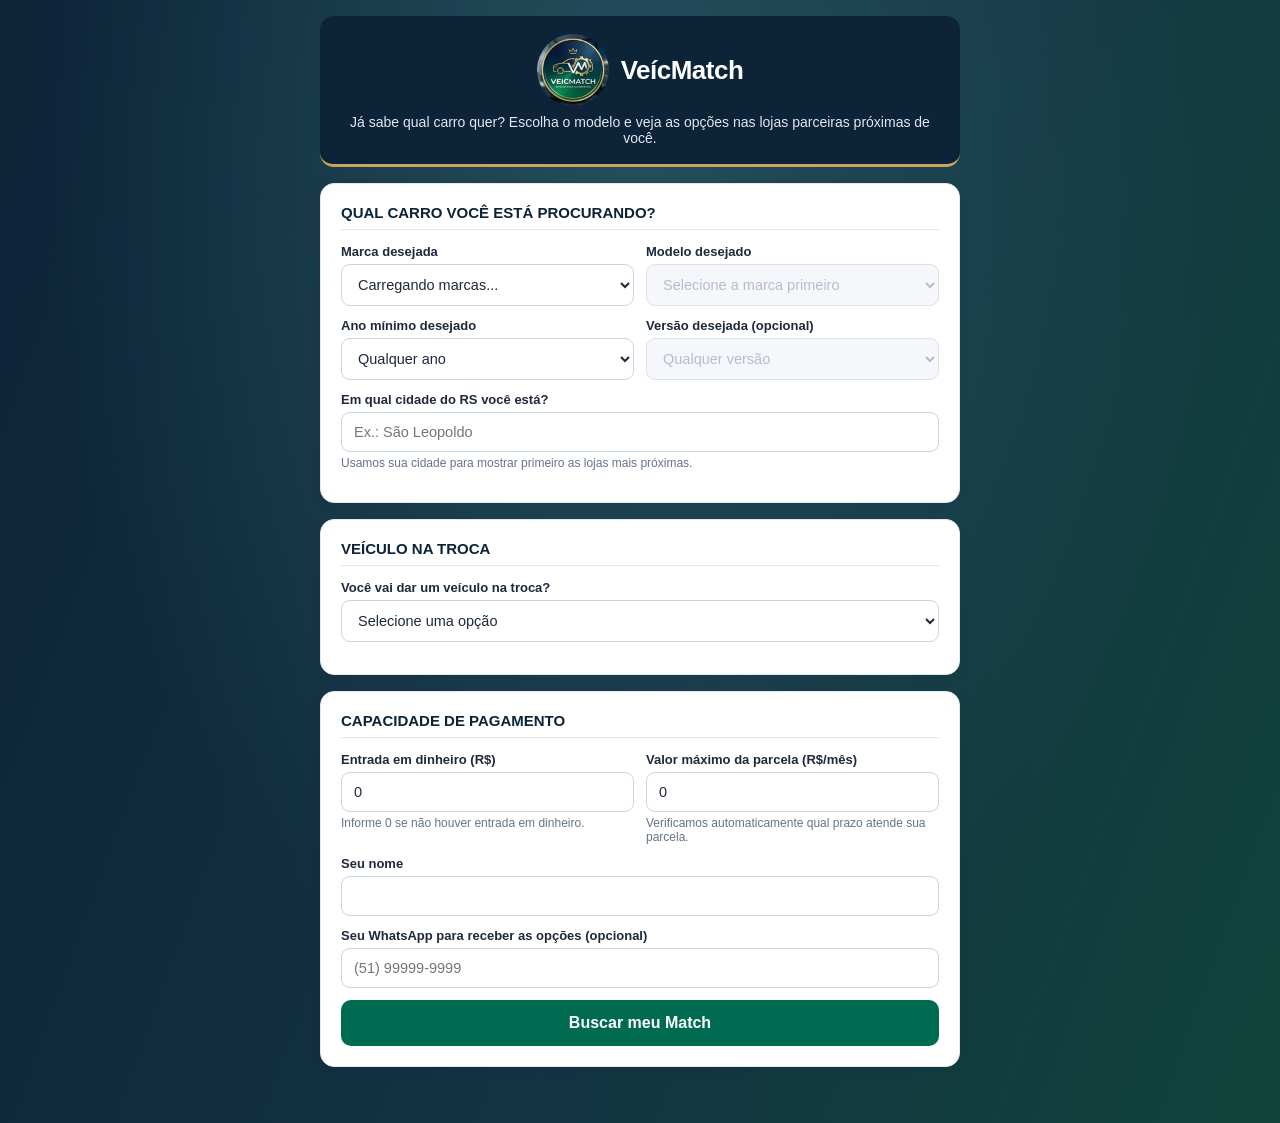
==== commit c9054e3a: "Atualizar o index.html" ====
--- a/index.html
+++ b/index.html
@@ -100,14 +100,6 @@
       letter-spacing: 0.4px;
     }
 
-    .badge {
-      background: var(--primary);
-      color: #fff;
-      font-size: 11px;
-      padding: 2px 8px;
-      border-radius: 999px;
-    }
-
     .grid-2 {
       display: grid;
       grid-template-columns: 1fr 1fr;
@@ -233,6 +225,7 @@
       margin: 0 0 6px;
       font-size: 15.5px;
       color: var(--primary);
+      text-transform: uppercase;
     }
 
     .match-meta {
@@ -268,6 +261,7 @@
       cursor: pointer;
       font-weight: 600;
       margin-bottom: 10px;
+      text-transform: uppercase;
     }
 
     .btn-ajustar-busca {
@@ -297,7 +291,7 @@
     <form id="matchForm">
       <!-- BLOCO 1: CARRO DESEJADO -->
       <div class="card">
-        <div class="section-title"><span class="badge">1</span> Carro que você procura</div>
+        <div class="section-title">QUAL CARRO VOCÊ ESTÁ PROCURANDO?</div>
 
         <div class="grid-2">
           <div class="field">
@@ -343,7 +337,7 @@
 
       <!-- BLOCO 2: CARRO ATUAL E CHECKLIST COMPLETO -->
       <div class="card">
-        <div class="section-title"><span class="badge">2</span> Veículo na troca</div>
+        <div class="section-title">VEÍCULO NA TROCA</div>
 
         <div class="field">
           <label for="temCarro">Você vai dar um veículo na troca?</label>
@@ -492,7 +486,7 @@
 
       <!-- BLOCO 3: CONDIÇÃO FINANCEIRA -->
       <div class="card">
-        <div class="section-title"><span class="badge">3</span> Capacidade de pagamento</div>
+        <div class="section-title">CAPACIDADE DE PAGAMENTO</div>
 
         <div class="grid-2">
           <div class="field">
@@ -509,8 +503,8 @@
         </div>
 
         <div class="field">
-          <label for="nomeCliente">Seu nome (opcional)</label>
-          <input type="text" id="nomeCliente" autocomplete="name" maxlength="120" />
+          <label for="nomeCliente">Seu nome</label>
+          <input type="text" id="nomeCliente" autocomplete="name" maxlength="120" required pattern=".*\S.*" title="Informe seu nome" />
         </div>
 
         <div class="field">
@@ -524,7 +518,7 @@
     </form>
 
     <div class="card" id="resultado">
-      <div class="section-title">Resultado da sua simulação</div>
+      <div class="section-title">RESULTADO DA SUA SIMULAÇÃO</div>
       <div id="resumoSimulacao"></div>
       <div class="summary-box" id="resumoFinanceiro"></div>
       <div id="listaMatches"></div>
@@ -1309,7 +1303,7 @@
         const cartao = document.createElement("section");
         cartao.className = "pre-avaliacao";
         const titulo = document.createElement("h3");
-        titulo.textContent = "Pré-avaliação do seu carro";
+        titulo.textContent = "PRÉ-AVALIAÇÃO DO SEU CARRO";
         const nome = document.createElement("p");
         nome.textContent = carroNaTroca;
         cartao.append(titulo, nome);
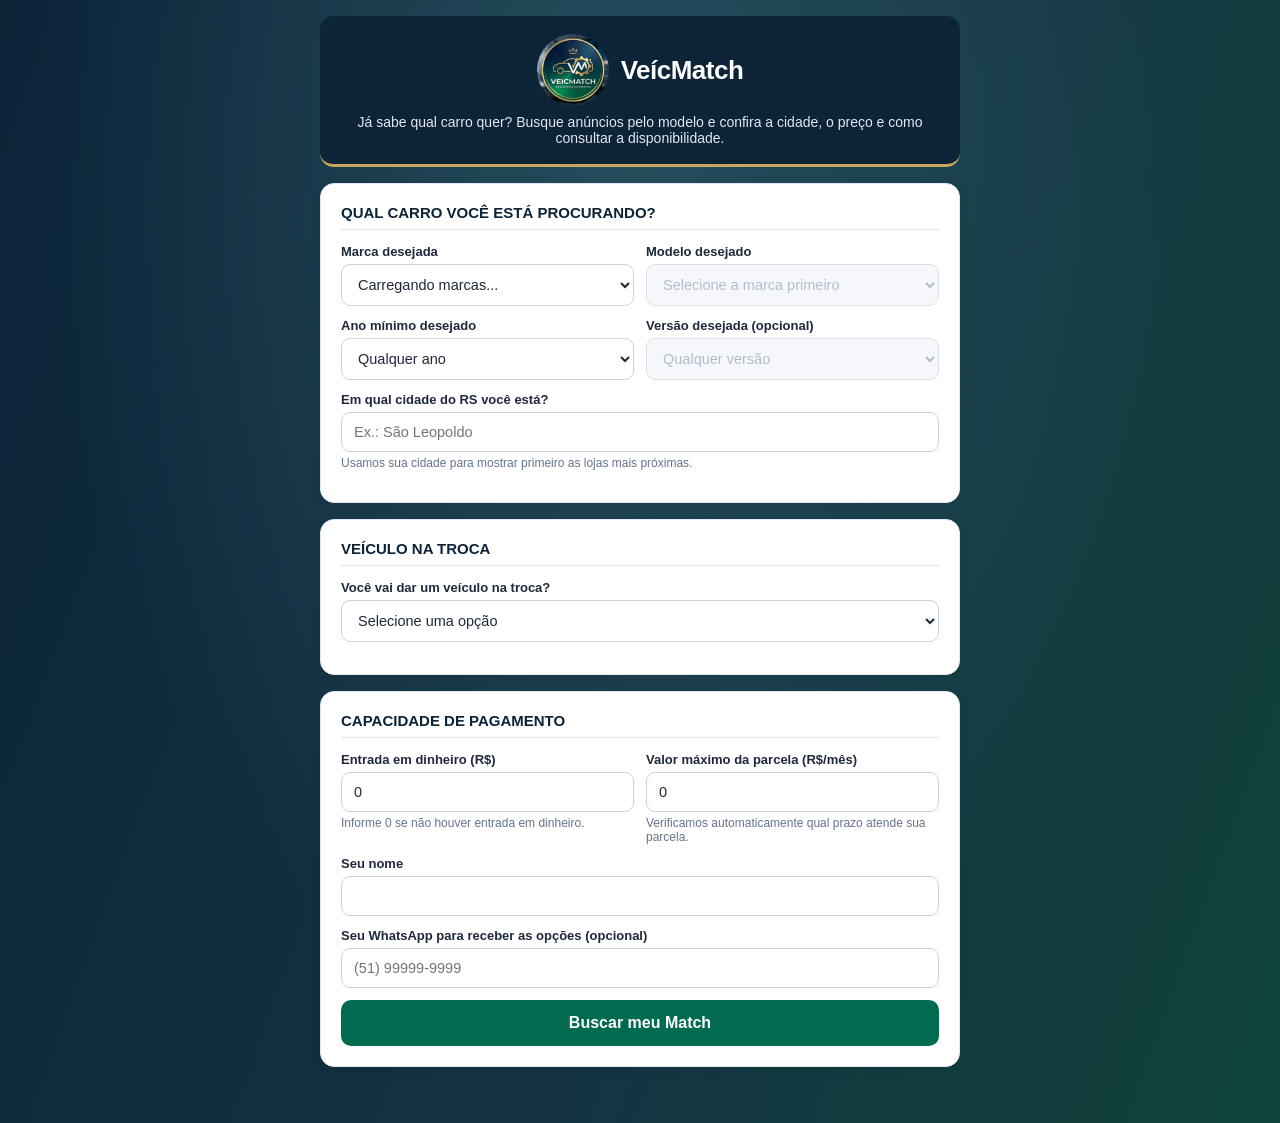
==== commit 73cfe7a9: "Esclarece o contato e a disponibilidade na busca direta" ====
--- a/index.html
+++ b/index.html
@@ -277,6 +277,7 @@
 
     .btn-ajustar-busca[hidden] { display: none; }
   </style>
+  <link rel="stylesheet" href="/fotos-match.css">
 </head>
 <body>
   <div class="container">
@@ -285,7 +286,7 @@
         <img src="[data-uri]" alt="" width="72" height="72" />
         <span>VeícMatch</span>
       </h1>
-      <p>Já sabe qual carro quer? Escolha o modelo e veja as opções nas lojas parceiras próximas de você.</p>
+      <p>Já sabe qual carro quer? Busque anúncios pelo modelo e confira a cidade, o preço e como consultar a disponibilidade.</p>
     </header>
 
     <form id="matchForm">
@@ -377,7 +378,7 @@
 
             <div class="field">
               <label for="atualKm">Quilometragem atual (km)</label>
-              <input type="number" id="atualKm" min="0" step="1000" placeholder="Ex.: 65000" required />
+              <input type="number" id="atualKm" min="0" step="1" placeholder="Ex.: 57543" required />
             </div>
           </div>
 
@@ -472,13 +473,13 @@
 
             <div class="field" id="campoSaldoDevedor" style="display: none;">
               <label for="saldoDevedor">Quanto falta para quitar hoje? (R$)</label>
-              <input type="number" id="saldoDevedor" min="0" step="100" value="0" placeholder="Ex.: 18500" />
+              <input type="number" id="saldoDevedor" min="0" step="0.01" value="0" placeholder="Ex.: 18500" />
             </div>
           </div>
 
           <div class="field">
             <label for="valorDebitosDoc">IPVA, licenciamento e multas pendentes (R$)</label>
-            <input type="number" id="valorDebitosDoc" min="0" step="50" value="0" placeholder="0 se tudo estiver pago" />
+            <input type="number" id="valorDebitosDoc" min="0" step="0.01" value="0" placeholder="0 se tudo estiver pago" />
             <div class="helper">Some IPVA em aberto/parcelas, licenciamento e multas caso existam.</div>
           </div>
         </fieldset>
@@ -491,13 +492,13 @@
         <div class="grid-2">
           <div class="field">
             <label for="entradaExtra">Entrada em dinheiro (R$)</label>
-            <input type="number" id="entradaExtra" min="0" step="500" value="0" placeholder="Ex.: 10000" />
+            <input type="number" id="entradaExtra" min="0" step="0.01" value="0" placeholder="Ex.: 10000" />
             <div class="helper">Informe 0 se não houver entrada em dinheiro.</div>
           </div>
 
           <div class="field">
             <label for="parcelaMax">Valor máximo da parcela (R$/mês)</label>
-            <input type="number" id="parcelaMax" min="0" step="50" value="0" placeholder="Ex.: 1300" />
+            <input type="number" id="parcelaMax" min="0" step="0.01" value="0" placeholder="Ex.: 1300" />
             <div class="helper">Verificamos automaticamente qual prazo atende sua parcela.</div>
           </div>
         </div>
@@ -513,6 +514,7 @@
         </div>
 
         <button type="submit" class="btn-primary" id="btnBuscar">Buscar meu Match</button>
+        <p class="helper" id="estadoBusca" role="status" tabindex="-1" hidden></p>
 
       </div>
     </form>
@@ -526,6 +528,7 @@
     </div>
   </div>
 
+  <script src="/fotos-match.js"></script>
   <script>
     // Coordenadas das sedes municipais do RS — IBGE, serviço cartográfico do Estado do RS.
     // https://zee.rs.gov.br/server/rest/services/1_RSAGUAS/Mapa_basico_SIGRSAGUA/FeatureServer/1
@@ -1036,6 +1039,7 @@
       const qs = new URLSearchParams(params).toString();
       const res = await fetch(`${APPS_SCRIPT_URL}?${qs}`);
       const json = await res.json();
+      if (!res.ok || json.ok === false) throw new Error("Não foi possível consultar o catálogo.");
       return json.dados || [];
     }
 
@@ -1080,8 +1084,50 @@
       const elModelo = document.getElementById(`${prefixo}Modelo`);
       const elAno = document.getElementById(prefixo === "atual" ? "atualAno" : "desejadoAnoMin");
       const elVersao = document.getElementById(`${prefixo}Versao`);
+      const versoesPorBusca = new Map();
+      let consultaVersoes = 0;
+
+      async function carregarVersoes() {
+        const consulta = ++consultaVersoes;
+        const marca = elMarca.value;
+        const modelo = elModelo.value;
+        const ano = elAno.value;
+        const placeholder = opcionalVersao ? "Qualquer versão" : "Selecione a versão exata";
+
+        preencherSelect(elVersao, [], "Carregando versões...");
+        try {
+          const anos = opcionalVersao && ano
+            ? Array.from(elAno.options, opcao => opcao.value).filter(valor => Number(valor) >= Number(ano))
+            : [ano];
+          const listas = await Promise.all(anos.map(anoModelo => {
+            const params = { action: "versoes", marca, modelo };
+            if (anoModelo) params.ano = anoModelo;
+            const chave = JSON.stringify(params);
+            if (!versoesPorBusca.has(chave)) {
+              const busca = consultarCatalogo(params).catch(erro => {
+                versoesPorBusca.delete(chave);
+                throw erro;
+              });
+              versoesPorBusca.set(chave, busca);
+            }
+            return versoesPorBusca.get(chave);
+          }));
+          if (consulta !== consultaVersoes) return;
+          const versoes = new Map();
+          for (const versao of listas.flat()) {
+            const valor = typeof versao === "object" ? (versao.valor ?? versao.versao) : versao;
+            if (!versoes.has(valor)) versoes.set(valor, versao);
+          }
+          const ordenadas = [...versoes].sort(([a], [b]) => a.localeCompare(b, "pt-BR"));
+          preencherSelect(elVersao, ordenadas.map(([, versao]) => versao), placeholder, opcionalVersao);
+        } catch (erro) {
+          if (consulta !== consultaVersoes) return;
+          preencherSelect(elVersao, [], "Falha ao carregar versões. Selecione o ano novamente.");
+        }
+      }
 
       elMarca.addEventListener("change", async () => {
+        consultaVersoes++;
         const marca = elMarca.value;
         preencherSelect(elModelo, [], "Carregando modelos...");
         preencherSelect(elAno, [], opcionalVersao ? "Qualquer ano" : "Selecione o modelo primeiro", opcionalVersao);
@@ -1094,6 +1140,7 @@
       });
 
       elModelo.addEventListener("change", async () => {
+        consultaVersoes++;
         const marca = elMarca.value;
         const modelo = elModelo.value;
         preencherSelect(elAno, [], "Carregando anos...");
@@ -1104,11 +1151,7 @@
         if (elMarca.value !== marca || elModelo.value !== modelo) return;
         preencherSelect(elAno, anos, opcionalVersao ? "Qualquer ano" : "Selecione o ano", opcionalVersao);
 
-        if (opcionalVersao) {
-          const versoes = await consultarCatalogo({ action: "versoes", marca, modelo });
-          if (elMarca.value !== marca || elModelo.value !== modelo || elAno.value) return;
-          preencherSelect(elVersao, versoes, "Qualquer versão", true);
-        }
+        if (opcionalVersao && !elAno.value) await carregarVersoes();
       });
 
       elAno.addEventListener("change", async () => {
@@ -1118,22 +1161,11 @@
 
         if (!marca || !modelo) return;
         if (!ano && !opcionalVersao) {
+          consultaVersoes++;
           preencherSelect(elVersao, [], "Selecione o ano primeiro");
           return;
         }
-
-        preencherSelect(elVersao, [], "Carregando versões...");
-        const params = { action: "versoes", marca, modelo };
-        if (ano) params.ano = ano;
-
-        const versoes = await consultarCatalogo(params);
-        if (elMarca.value !== marca || elModelo.value !== modelo || elAno.value !== ano) return;
-        preencherSelect(
-          elVersao,
-          versoes,
-          opcionalVersao ? "Qualquer versão" : "Selecione a versão exata",
-          opcionalVersao
-        );
+        await carregarVersoes();
       });
     }
 
@@ -1213,11 +1245,12 @@
     function ordenarPorProximidade(ofertas, origem) {
       return ofertas.map(carro => {
         // A resposta atual do Motor 1 termina o nome da loja com "(Cidade)".
-        const cidade = carro.cidade || String(carro.loja || "").match(/\(([^()]*)\)\s*$/)?.[1];
+        const cidadeDaLoja = String(carro.loja || "").match(/\(([^()]*)\)\s*$/)?.[1];
+        const cidade = carro.cidade || cidadeDaLoja;
         const uf = String(carro.uf || "RS").trim().toUpperCase();
         const sede = uf === "RS" ? cidadesPorNome.get(normalizarCidade(cidade)) : undefined;
         const distanciaKm = sede ? distanciaEntreSedes(origem, sede) : Infinity;
-        return { carro, distanciaKm };
+        return { carro, distanciaKm, cidade, cidadeDaLoja };
       }).sort((a, b) => {
         if (a.distanciaKm === b.distanciaKm) return 0;
         return a.distanciaKm < b.distanciaKm ? -1 : 1;
@@ -1234,9 +1267,16 @@
       }
       cidadeClienteEl.value = cidade[0];
       const btn = document.getElementById("btnBuscar");
+      if (btn.disabled) return;
+      const estadoBusca = document.getElementById("estadoBusca");
       const rotuloBotao = btn.textContent;
       btn.disabled = true;
       btn.textContent = "Buscando carros no estoque…";
+      estadoBusca.hidden = false;
+      estadoBusca.textContent = "Consultando os anúncios para sua busca…";
+      const demora = setTimeout(() => {
+        estadoBusca.textContent = "A busca ainda está em andamento. Seus dados continuam nesta tela.";
+      }, 8000);
 
       const temCarro = temCarroEl.value === "sim";
       const situacaoQuitacao = temCarro ? situacaoQuitacaoEl.value : "";
@@ -1273,13 +1313,21 @@
       try {
         const res = await fetch(APPS_SCRIPT_URL, {
           method: "POST",
-          body: JSON.stringify(payload)
+          body: JSON.stringify(payload),
+          signal: AbortSignal.timeout(45000)
         });
+        if (!res.ok) throw new Error("Falha na consulta");
         const resposta = await res.json();
+        if (resposta.ok === false || !Array.isArray(resposta.matches)) throw new Error("Resposta inválida");
         renderizarResultado(payload, resposta, cidade);
+        estadoBusca.hidden = true;
       } catch (err) {
-        alert("Não foi possível conectar com a base agora. Tente novamente em instantes.");
+        estadoBusca.textContent = err.name === "TimeoutError"
+          ? "A consulta demorou mais que o esperado. Tente novamente com os mesmos dados."
+          : "A consulta falhou. Tente novamente com os mesmos dados.";
+        estadoBusca.focus();
       } finally {
+        clearTimeout(demora);
         btn.disabled = false;
         btn.textContent = rotuloBotao;
       }
@@ -1315,11 +1363,11 @@
         const valor = document.createElement("p");
 
         if (Number.isFinite(valorBruto) && valorBruto > 0) {
+          const minimo = Math.round(Math.max(0, valorBruto * 0.90 - totalDebitos) / 100) * 100;
           const maximo = Math.round(Math.max(0, valorBruto * 1.05 - totalDebitos) / 100) * 100;
-          const minimo = Math.round(Math.max(0, valorBruto * 0.90 - totalDebitos) / 100) * 100;
           const moeda = new Intl.NumberFormat("pt-BR", { style: "currency", currency: "BRL", maximumFractionDigits: 0 });
           valor.className = "faixa-troca";
-          valor.textContent = maximo === minimo ? moeda.format(maximo) : `${moeda.format(maximo)} a ${moeda.format(minimo)}`;
+          valor.textContent = minimo === maximo ? moeda.format(minimo) : `${moeda.format(minimo)} a ${moeda.format(maximo)}`;
           cartao.append(valor);
           if (totalDebitos > 0) {
             const legenda = document.createElement("p");
@@ -1378,14 +1426,14 @@
         const outrasRegioes = matches.filter(oferta => Number.isFinite(oferta.distanciaKm) && oferta.distanciaKm > 100);
         const semDistancia = matches.filter(oferta => !Number.isFinite(oferta.distanciaKm));
         resumo.textContent = proximos.length
-          ? "Gostou de algum carro? Consulte a disponibilidade pelo WhatsApp."
-          : "Encontramos opções compatíveis. Confira abaixo a localização das lojas.";
+          ? "Encontramos anúncios para sua busca. Use o atendimento pelo WhatsApp para confirmar preço e disponibilidade."
+          : "Encontramos anúncios para sua busca. Confira a localização da loja antes de consultar a disponibilidade.";
         if (proximos.length) lista.append(criarOferta(proximos[0], textoTroca));
         adicionarGrupoOfertas(lista, "Ver mais opções", proximos.slice(1), textoTroca);
         adicionarGrupoOfertas(lista, "Ver opções em outras regiões", outrasRegioes, textoTroca, !proximos.length);
         adicionarGrupoOfertas(lista, "Ver opções com distância a confirmar", semDistancia, textoTroca, !proximos.length && !outrasRegioes.length);
       } else {
-        resumo.textContent = "Ainda não encontramos uma opção no estoque parceiro com os filtros escolhidos.";
+        resumo.textContent = "Nenhum anúncio apareceu com esses filtros. Você pode ajustar o ano ou a versão e buscar novamente.";
         const busca = payload.desejadoVersao || [payload.desejadoMarca, payload.desejadoModelo].filter(Boolean).join(" ");
         const anoMin = payload.desejadoAnoMin ? ` a partir de ${payload.desejadoAnoMin}` : "";
         const mensagem = `Olá! Estou procurando ${busca || "um carro"}${anoMin}.${textoTroca} Podem me ajudar a encontrar uma opção?`;
@@ -1393,8 +1441,8 @@
         ajustar.type = "button";
         ajustar.className = "btn-ajustar-busca";
         ajustar.textContent = "Ajustar a busca";
-        ajustar.addEventListener("click", () => document.getElementById("desejadoMarca").focus());
-        lista.append(ajustar, criarLinkWhatsApp("Pedir ajuda pelo WhatsApp", mensagem));
+        ajustar.addEventListener("click", () => document.getElementById("desejadoAnoMin").focus());
+        lista.append(ajustar, criarLinkWhatsApp("Pedir ajuda ao atendimento", mensagem));
       }
 
       if (resposta.historicoSalvo === false) {
@@ -1431,7 +1479,7 @@
       return [nome, ano >= 1900 && ano <= 2100 ? ano : ""].filter(Boolean).join(" ");
     }
 
-    function criarOferta({ carro, distanciaKm }, textoTroca) {
+    function criarOferta({ carro, distanciaKm, cidade, cidadeDaLoja }, textoTroca) {
       const item = document.createElement("article");
       item.className = "match-item";
       const nome = tituloOferta(carro);
@@ -1440,9 +1488,9 @@
       const meta = document.createElement("div");
       meta.className = "match-meta";
       const km = Number(carro.km);
-      let proximidade = "Distância a confirmar";
-      if (distanciaKm === 0) proximidade = "Na sua cidade";
-      else if (Number.isFinite(distanciaKm)) proximidade = `~${Math.max(1, Math.round(distanciaKm))} km em linha reta`;
+      const proximidade = distanciaKm === 0 ? "Na sua cidade"
+        : !cidade ? "Localização a confirmar"
+        : normalizarCidade(cidade) === normalizarCidade(cidadeDaLoja) ? "" : cidade;
       for (const detalhe of [carro.loja, proximidade, km > 1 ? `${km.toLocaleString("pt-BR")} km rodados` : "Quilometragem a confirmar"]) {
         if (!detalhe) continue;
         const linha = document.createElement("div");
@@ -1454,7 +1502,10 @@
       preco.textContent = Number(carro.preco) > 0 ? formatarMoeda(carro.preco) : "Preço a confirmar";
       const loja = carro.loja ? ` da loja ${carro.loja}` : "";
       const mensagem = `Olá! Vi o ${nome}${loja} no VeícMatch. Ele ainda está disponível?${textoTroca} Gostaria de conversar sobre as condições de compra.`;
-      item.append(titulo, meta, preco, criarLinkWhatsApp("Consultar disponibilidade", mensagem));
+      item.append(titulo);
+      const galeria = window.criarGaleriaMatch?.(carro.fotos, nome);
+      if (galeria) item.append(galeria);
+      item.append(meta, preco, criarLinkWhatsApp("Consultar no WhatsApp do atendimento", mensagem));
       return item;
     }
 
--- a/fotos-match.css
+++ b/fotos-match.css
@@ -0,0 +1,81 @@
+.match-fotos-capa {
+  display: grid;
+  justify-items: stretch;
+  width: min(100%, 26rem);
+  margin: .75rem 0;
+  padding: 0;
+  overflow: hidden;
+  border: 1px solid #b9cbd1;
+  border-radius: .75rem;
+  background: #f5faf9;
+  color: #00543f;
+  cursor: zoom-in;
+}
+
+.match-fotos-capa span {
+  padding: .65rem 1rem;
+  font-weight: 700;
+}
+
+.match-fotos-miniatura {
+  display: block;
+  width: 100%;
+  aspect-ratio: 16 / 9;
+  object-fit: cover;
+}
+
+.match-fotos-modal {
+  width: min(50rem, calc(100% - 1rem));
+  max-height: calc(100dvh - 1rem);
+  box-sizing: border-box;
+  padding: 1rem;
+  border: 1px solid #b9cbd1;
+  border-radius: .9rem;
+  background: #fff;
+  color: #172539;
+}
+
+.match-fotos-modal::backdrop { background: rgb(12 35 56 / 78%); }
+
+.match-fotos-cabecalho,
+.match-fotos-controles {
+  display: flex;
+  align-items: center;
+  justify-content: space-between;
+  gap: .65rem;
+}
+
+.match-fotos-cabecalho h2 { margin: 0; font-size: clamp(1rem, 2.5vw, 1.25rem); }
+.match-fotos-palco {
+  display: grid;
+  place-items: center;
+  min-height: 5rem;
+  margin: .75rem 0;
+  background: #101d2b;
+  border-radius: .5rem;
+}
+
+.match-fotos-ampliada {
+  display: block;
+  width: 100%;
+  max-height: 65dvh;
+  object-fit: contain;
+}
+
+.match-fotos-erro { color: #fff; margin: 1rem; }
+.match-fotos-controle {
+  min-height: 2.75rem;
+  padding: .45rem .7rem;
+  border: 1px solid #006b50;
+  border-radius: .45rem;
+  background: #fff;
+  color: #00543f;
+  cursor: pointer;
+  font-size: .875rem;
+}
+
+.match-fotos-capa:focus-visible,
+.match-fotos-controle:focus-visible {
+  outline: 3px solid #1772bb;
+  outline-offset: 2px;
+}
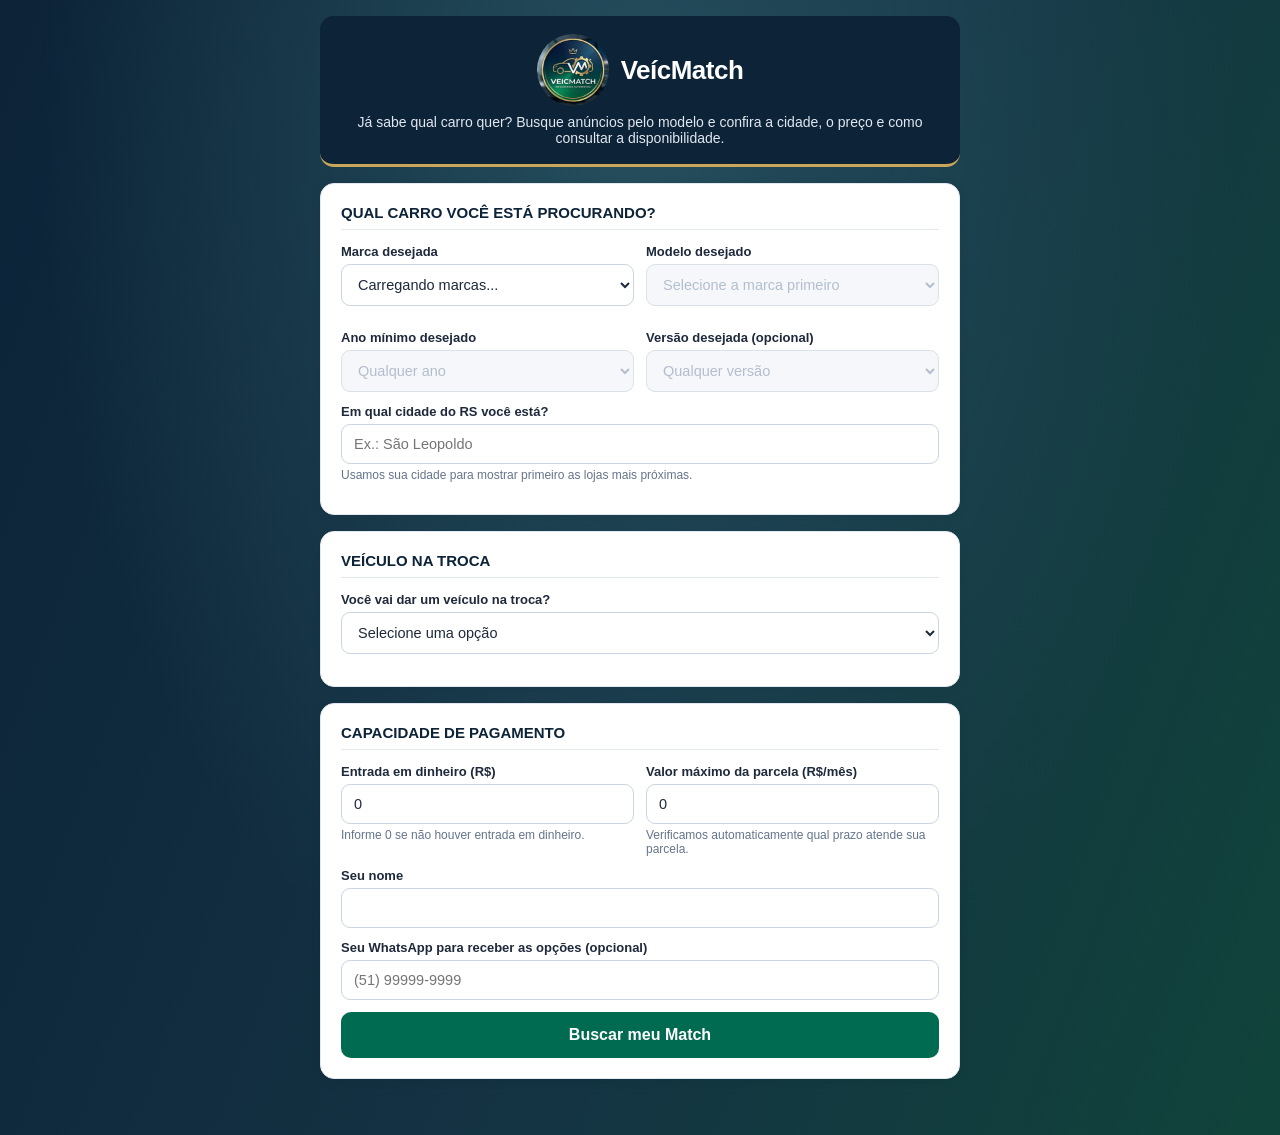
==== commit 39141f76: "Confere estoque por marca e recupera fotos no Motor 1" ====
--- a/index.html
+++ b/index.html
@@ -297,9 +297,11 @@
         <div class="grid-2">
           <div class="field">
             <label for="desejadoMarca">Marca desejada</label>
-            <select id="desejadoMarca" required>
+            <select id="desejadoMarca" aria-describedby="estadoEstoqueMarca" required>
               <option value="">Carregando marcas...</option>
             </select>
+            <p class="helper" id="estadoEstoqueMarca" role="status"></p>
+            <button type="button" class="btn-ajustar-busca" id="repetirEstoqueMarca" hidden>Tentar novamente</button>
           </div>
 
           <div class="field">
@@ -313,7 +315,7 @@
         <div class="grid-2">
           <div class="field">
             <label for="desejadoAnoMin">Ano mínimo desejado</label>
-            <select id="desejadoAnoMin">
+            <select id="desejadoAnoMin" disabled>
               <option value="">Qualquer ano</option>
             </select>
           </div>
@@ -1043,6 +1045,16 @@
       return json.dados || [];
     }
 
+    async function consultarEstoqueMarca(marca, signal) {
+      const qs = new URLSearchParams({ action: "estoqueMarca", marca });
+      const resposta = await fetch(`${APPS_SCRIPT_URL}?${qs}`, { signal, cache: "no-store" });
+      const estoque = await resposta.json();
+      if (!resposta.ok || !estoque.ok || typeof estoque.disponivel !== "boolean") {
+        throw new Error("Estoque indisponível para consulta.");
+      }
+      return estoque.disponivel;
+    }
+
     function preencherSelect(selectEl, itens, placeholder, manterVazio = false) {
       selectEl.innerHTML = "";
       const opt0 = document.createElement("option");
@@ -1086,6 +1098,7 @@
       const elVersao = document.getElementById(`${prefixo}Versao`);
       const versoesPorBusca = new Map();
       let consultaVersoes = 0;
+      let consultaMarca;
 
       async function carregarVersoes() {
         const consulta = ++consultaVersoes;
@@ -1126,18 +1139,52 @@
         }
       }
 
-      elMarca.addEventListener("change", async () => {
+      const estadoEstoque = document.getElementById("estadoEstoqueMarca");
+      const repetirEstoque = document.getElementById("repetirEstoqueMarca");
+
+      async function carregarModelos() {
         consultaVersoes++;
+        consultaMarca?.abort();
+        const consulta = new AbortController();
+        consultaMarca = consulta;
         const marca = elMarca.value;
-        preencherSelect(elModelo, [], "Carregando modelos...");
-        preencherSelect(elAno, [], opcionalVersao ? "Qualquer ano" : "Selecione o modelo primeiro", opcionalVersao);
-        preencherSelect(elVersao, [], opcionalVersao ? "Qualquer versão" : "Selecione o ano primeiro", opcionalVersao);
+        preencherSelect(elModelo, [], marca ? "Carregando modelos..." : "Selecione a marca primeiro");
+        preencherSelect(elAno, [], opcionalVersao ? "Qualquer ano" : "Selecione o modelo primeiro");
+        preencherSelect(elVersao, [], opcionalVersao ? "Qualquer versão" : "Selecione o ano primeiro");
+        if (opcionalVersao) {
+          estadoEstoque.textContent = marca ? "Verificando anúncios desta marca…" : "";
+          repetirEstoque.hidden = true;
+        }
 
         if (!marca) return;
-        const modelos = await consultarCatalogo({ action: "modelos", marca });
-        if (elMarca.value !== marca) return;
-        preencherSelect(elModelo, modelos, "Selecione o modelo");
-      });
+        try {
+          if (opcionalVersao) {
+            const disponivel = await consultarEstoqueMarca(
+              marca, AbortSignal.any([consulta.signal, AbortSignal.timeout(15000)])
+            );
+            if (consulta.signal.aborted) return;
+            if (!disponivel) {
+              estadoEstoque.textContent = `Sem anúncios de ${marca} no estoque no momento. Escolha outra marca.`;
+              preencherSelect(elModelo, [], "Escolha outra marca");
+              return;
+            }
+            estadoEstoque.textContent = "Há anúncios desta marca no estoque.";
+          }
+          const modelos = await consultarCatalogo({ action: "modelos", marca });
+          if (consulta.signal.aborted) return;
+          preencherSelect(elModelo, modelos, modelos.length ? "Selecione o modelo" : "Sem modelos disponíveis");
+        } catch {
+          if (consulta.signal.aborted) return;
+          preencherSelect(elModelo, [], "Falha na consulta");
+          if (opcionalVersao) {
+            estadoEstoque.textContent = "A consulta falhou. Tente novamente.";
+            repetirEstoque.hidden = false;
+          }
+        }
+      }
+
+      elMarca.addEventListener("change", carregarModelos);
+      if (opcionalVersao) repetirEstoque.addEventListener("click", carregarModelos);
 
       elModelo.addEventListener("change", async () => {
         consultaVersoes++;
@@ -1259,6 +1306,11 @@
 
     document.getElementById("matchForm").addEventListener("submit", async (e) => {
       e.preventDefault();
+      const modelo = document.getElementById("desejadoModelo");
+      if (modelo.disabled || !modelo.value) {
+        document.getElementById("desejadoMarca").focus();
+        return;
+      }
       const cidade = cidadesPorNome.get(normalizarCidade(cidadeClienteEl.value));
       if (!cidade) {
         cidadeClienteEl.setCustomValidity("Informe um município do Rio Grande do Sul.");
@@ -1419,6 +1471,7 @@
       const carroNaTroca = tituloOferta({ modelo: [payload.atualMarca, payload.atualModelo].filter(Boolean).join(" "), ano: payload.atualAno });
       const textoTroca = payload.temCarro && carroNaTroca ? ` Tenho um ${carroNaTroca} para dar na troca.` : "";
       renderizarResumoSimulacao(payload, resposta.avaliacaoTroca, carroNaTroca);
+      observarFotos?.disconnect();
       lista.replaceChildren();
 
       if (matches.length > 0) {
@@ -1479,6 +1532,52 @@
       return [nome, ano >= 1900 && ano <= 2100 ? ano : ""].filter(Boolean).join(" ");
     }
 
+    const fotosPorCarregar = new WeakMap();
+    const observarFotos = typeof IntersectionObserver === "function" ? new IntersectionObserver(entradas => {
+      for (const entrada of entradas) {
+        if (!entrada.isIntersecting) continue;
+        observarFotos.unobserve(entrada.target);
+        fotosPorCarregar.get(entrada.target)?.();
+        fotosPorCarregar.delete(entrada.target);
+      }
+    }, { rootMargin: "160px" }) : null;
+
+    function criarFotosOferta(carro, nome) {
+      const area = document.createElement("div");
+      const mostrarIndisponivel = () => {
+        area.textContent = "Foto do anúncio indisponível.";
+        area.className = "helper";
+      };
+      async function recuperarFotos() {
+        if (!carro.url) {
+          mostrarIndisponivel();
+          return;
+        }
+        try {
+          const qs = new URLSearchParams({ anuncio: carro.url });
+          const resposta = await fetch(`/api/foto-anuncio?${qs}`, { signal: AbortSignal.timeout(8000) });
+          if (resposta.ok) {
+            const { fotos } = await resposta.json();
+            const galeria = window.criarGaleriaMatch?.(fotos, nome, mostrarIndisponivel);
+            if (galeria) {
+              area.replaceChildren(galeria);
+              return;
+            }
+          }
+        } catch {
+          // A oferta continua acessível enquanto a fonte das fotos está indisponível.
+        }
+        mostrarIndisponivel();
+      }
+      const galeria = window.criarGaleriaMatch?.(carro.fotos, nome, recuperarFotos);
+      if (galeria) area.append(galeria);
+      else if (carro.url && observarFotos) {
+        fotosPorCarregar.set(area, recuperarFotos);
+        observarFotos.observe(area);
+      } else recuperarFotos();
+      return area;
+    }
+
     function criarOferta({ carro, distanciaKm, cidade, cidadeDaLoja }, textoTroca) {
       const item = document.createElement("article");
       item.className = "match-item";
@@ -1502,10 +1601,8 @@
       preco.textContent = Number(carro.preco) > 0 ? formatarMoeda(carro.preco) : "Preço a confirmar";
       const loja = carro.loja ? ` da loja ${carro.loja}` : "";
       const mensagem = `Olá! Vi o ${nome}${loja} no VeícMatch. Ele ainda está disponível?${textoTroca} Gostaria de conversar sobre as condições de compra.`;
-      item.append(titulo);
-      const galeria = window.criarGaleriaMatch?.(carro.fotos, nome);
-      if (galeria) item.append(galeria);
-      item.append(meta, preco, criarLinkWhatsApp("Consultar no WhatsApp do atendimento", mensagem));
+      item.append(titulo, criarFotosOferta(carro, nome), meta, preco,
+        criarLinkWhatsApp("Consultar no WhatsApp do atendimento", mensagem));
       return item;
     }
 
@@ -1520,6 +1617,7 @@
       atualizarCamposTroca();
       situacaoQuitacaoEl.dispatchEvent(new Event("change"));
       cidadeClienteEl.setCustomValidity("");
+      observarFotos?.disconnect();
       for (const id of ["resumoSimulacao", "resumoFinanceiro", "listaMatches"]) document.getElementById(id).replaceChildren();
       document.getElementById("resultado").style.display = "none";
       document.getElementById("desejadoMarca").focus({ preventScroll: true });
